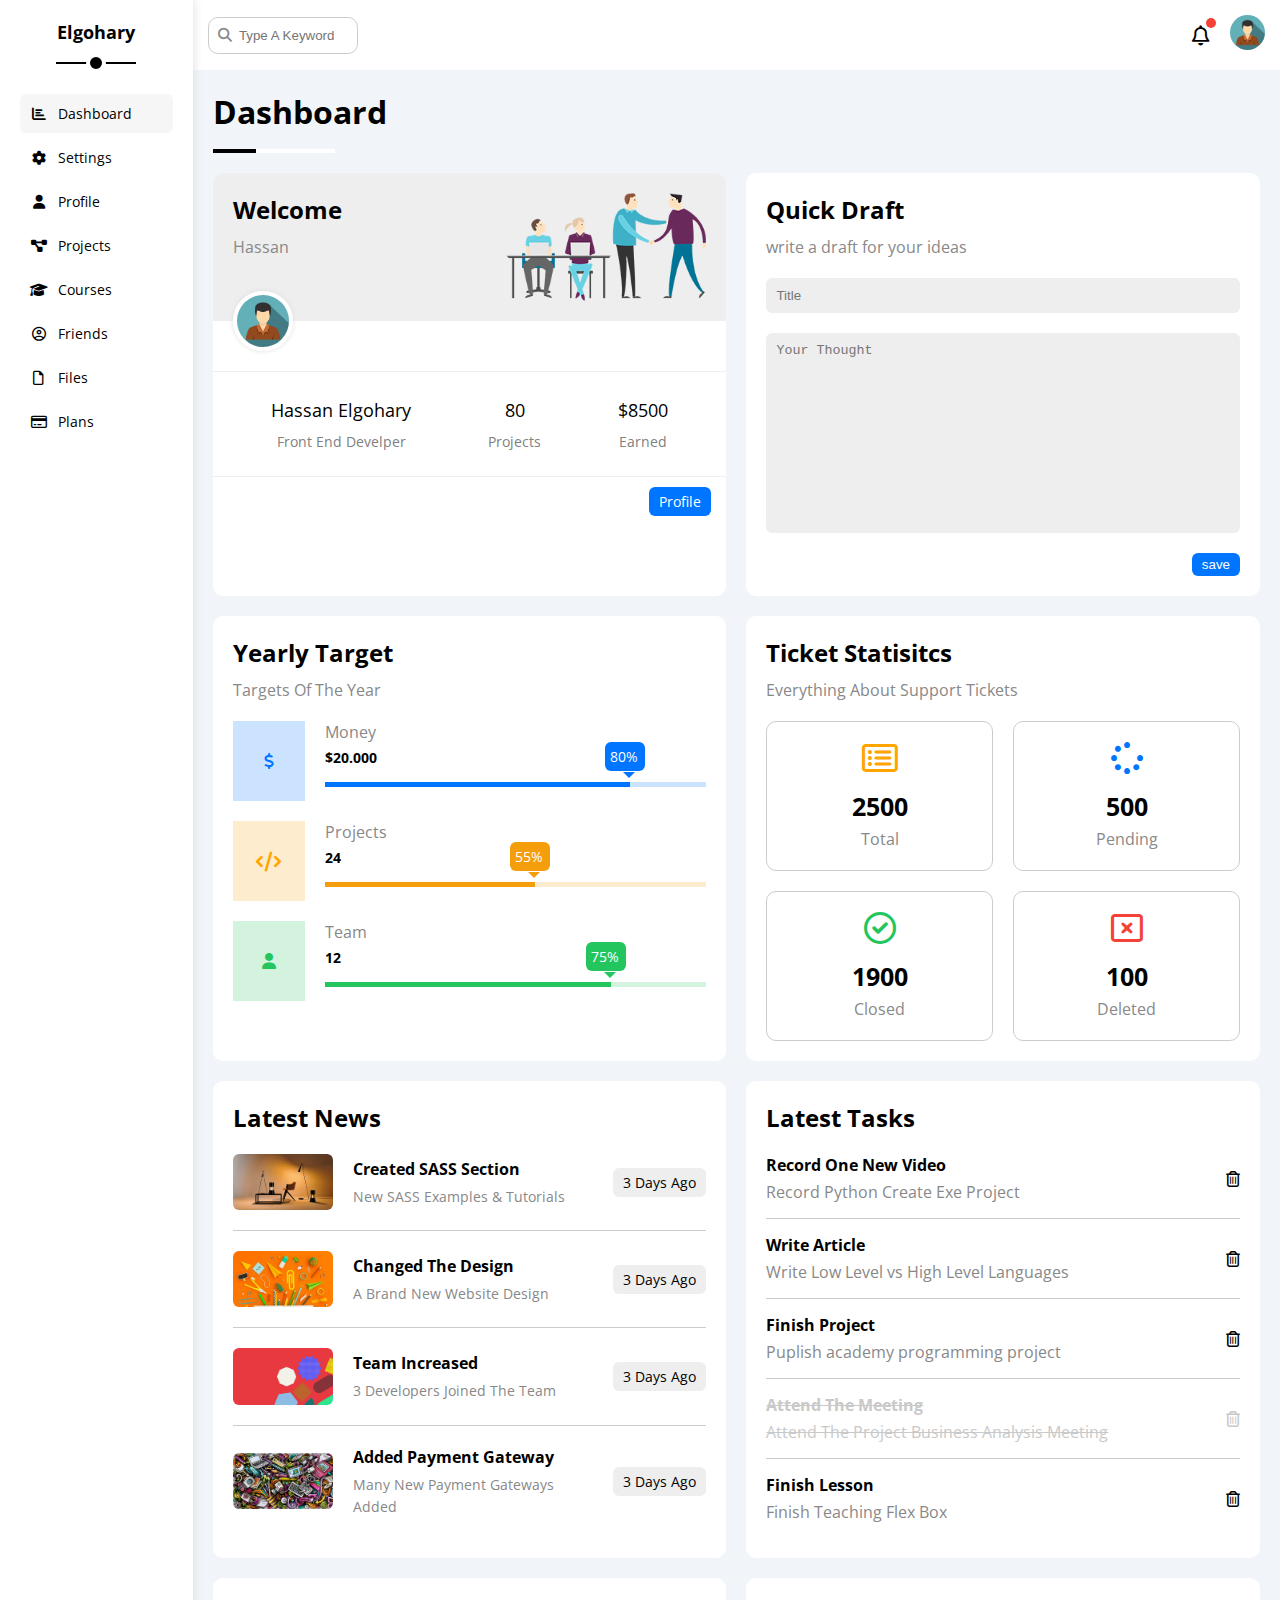
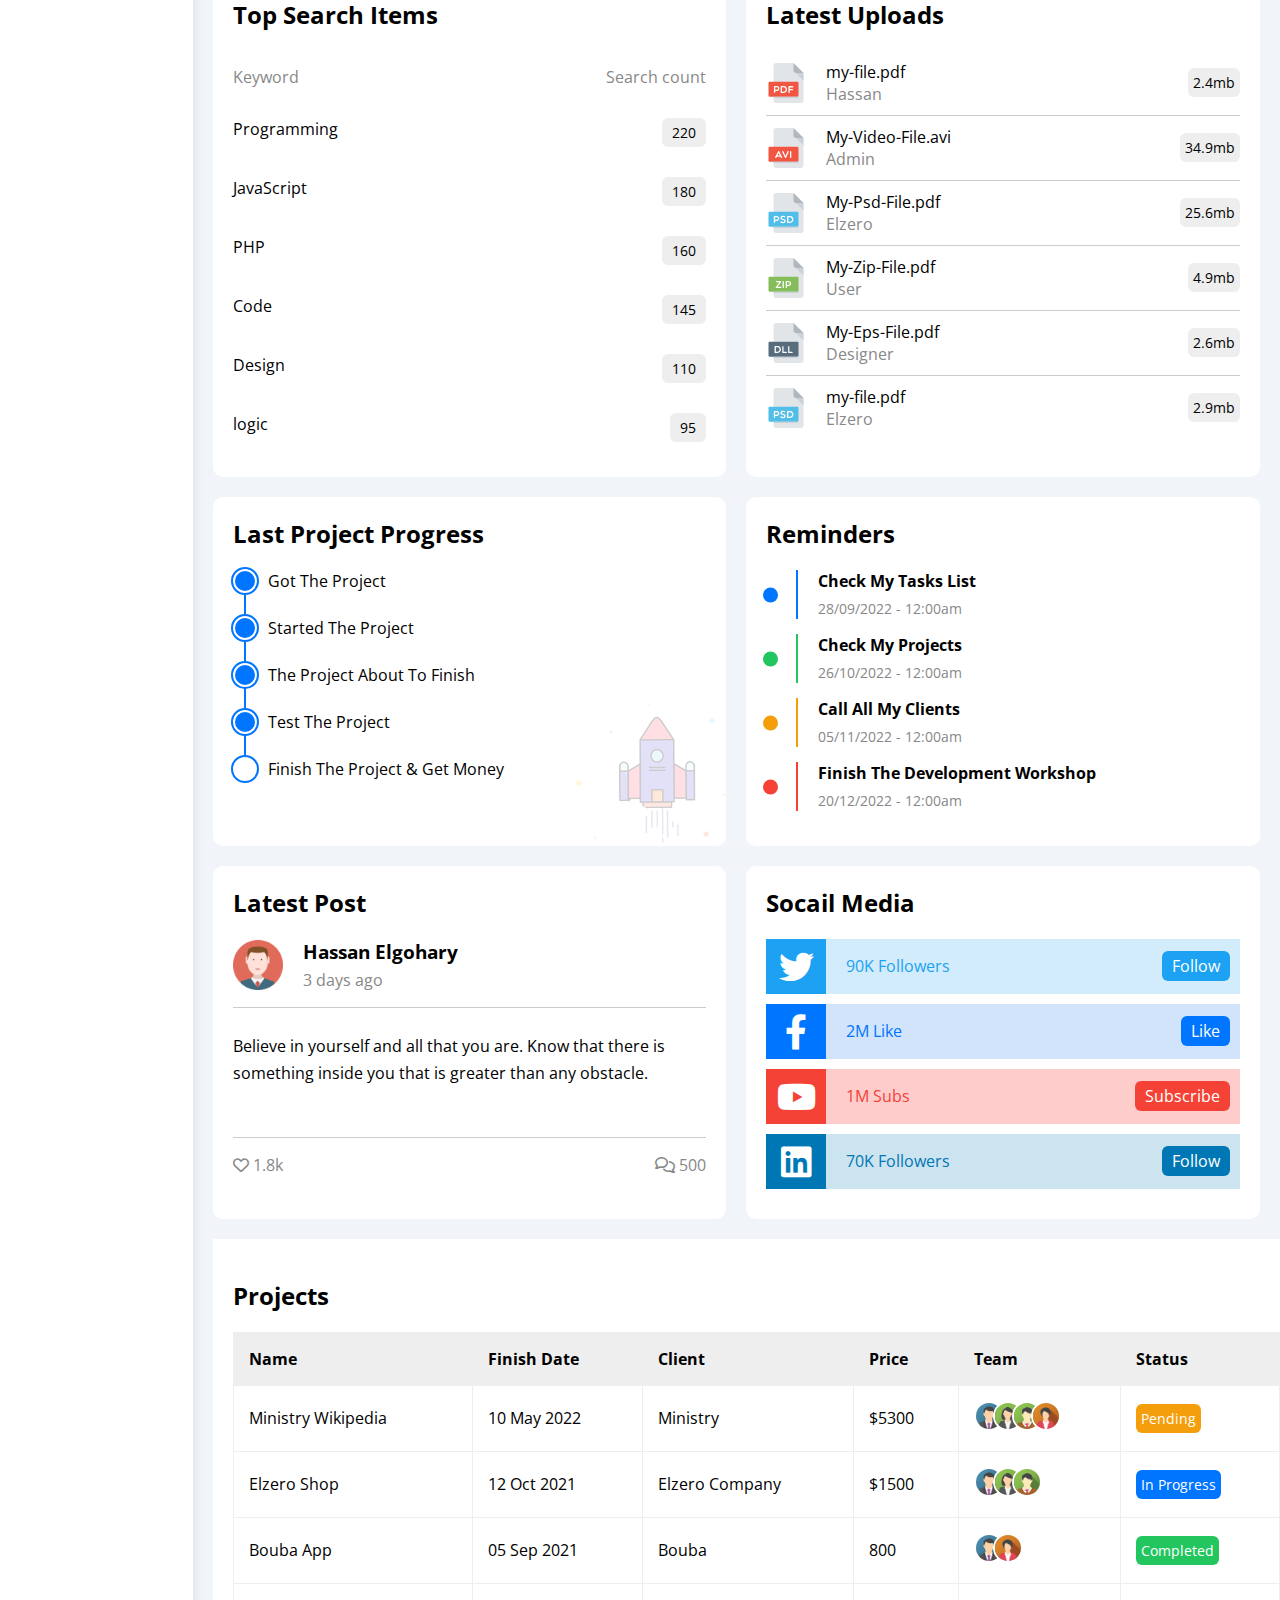
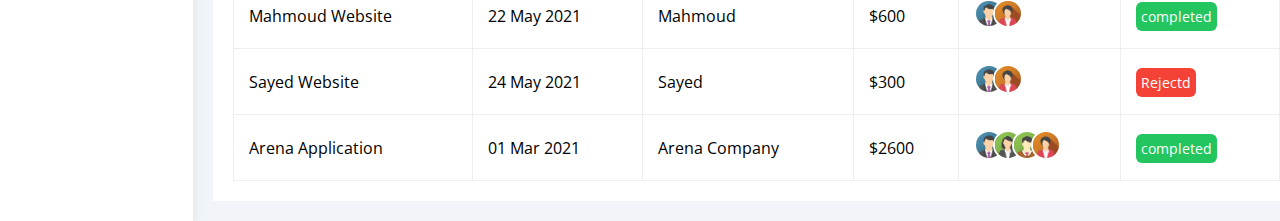
==== index.html @ 5fe82455 "first commit" ====
<!DOCTYPE html>
<html lang="en">
  <head>
    <meta charset="UTF-8" />
    <meta http-equiv="X-UA-Compatible" content="IE=edge" />
    <meta name="viewport" content="width=device-width, initial-scale=1.0" />

    <!-- adding the frame work  -->
    <link rel="stylesheet" href="css/framework.css" />
    <!-- adding the main css sheet  -->
    <link rel="stylesheet" href="css/master.css" />
    <!-- font awesome  -->
    <link rel="stylesheet" href="css/all.min.css" />

    <!-- googlee fonts  -->

    <link rel="preconnect" href="https://fonts.googleapis.com" />
    <link rel="preconnect" href="https://fonts.gstatic.com" crossorigin />
    <link
      href="https://fonts.googleapis.com/css2?family=Open+Sans:wght@300;500&#038;display=swap"
      rel="stylesheet"
    />
    <title>Dashboard</title>
  </head>
  <body>
    <div class="page d-flex">
      <div class="sidebar bg-white p-relative">
        <h3 class="p-relative text-c mt-0">Elgohary</h3>
        <ul>
          <li>
            <a
              href="index.html"
              class="active d-flex align-center fs-14 c-black rad-6 p-10 gap-10"
            >
              <i class="fa-solid fa-chart-bar fa-fw"></i>
              <span>Dashboard</span>
            </a>
          </li>
          <li>
            <a
              href="#settings"
              class="d-flex align-center fs-14 c-black rad-6 p-10 gap-10"
            >
              <i class="fa-solid fa-gear fa-fw"></i> <span>Settings</span>
            </a>
          </li>
          <li>
            <a
              href="#user"
              class="d-flex align-center fs-14 c-black rad-6 p-10 gap-10"
            >
              <i class="fa-solid fa-user fa-fw"></i>
              <span>Profile</span>
            </a>
          </li>
          <li>
            <a
              href="#project"
              class="d-flex align-center fs-14 c-black rad-6 p-10 gap-10"
            >
              <i class="fa-solid fa-diagram-project fa-fw"></i>
              <span>Projects</span>
            </a>
          </li>
          <li>
            <a
              href="courses"
              class="d-flex align-center fs-14 c-black rad-6 p-10 gap-10"
            >
              <i class="fa-solid fa-graduation-cap fa-fw"></i>
              <span>Courses</span>
            </a>
          </li>
          <li>
            <a
              href="#friends"
              class="d-flex align-center fs-14 c-black rad-6 p-10 gap-10"
            >
              <i class="fa-regular fa-circle-user fa-fw"></i>
              <span>Friends</span>
            </a>
          </li>
          <li>
            <a
              href="#files"
              class="d-flex align-center fs-14 c-black rad-6 p-10 gap-10"
            >
              <i class="fa-regular fa-file fa-fw"></i> <span>Files</span>
            </a>
          </li>
          <li>
            <a
              href="#plans"
              class="d-flex align-center fs-14 c-black rad-6 p-10 gap-10"
            >
              <i class="fa-regular fa-credit-card fa-fw"></i>
              <span>Plans</span>
            </a>
          </li>
        </ul>
      </div>
      <div class="content w-full">
        <!-- start head  -->
        <div class="head bg-white p-15 between-flex">
          <div class="search p-relative">
            <input
              type="search"
              placeholder="Type A Keyword"
              class="p-10 rad-10 b-none"
            />
          </div>
          <div class="icons d-flex align-center gap-20">
            <span class="notifigation p-relative"
              ><i class="fa-regular fa-bell fa-lg"></i>
            </span>

            <a href="profile.html"
              ><img class="rad-50" src="imgs/avatar.jpg" alt=""
            /></a>
          </div>
        </div>

        <!-- end head  -->
        <h1 class="p-relative">Dashboard</h1>
        <!-- start wrabber  -->
        <div class="wrabber d-grid gap-20">
          <!-- start welcome -->
          <div
            class="welcome p-relative bg-white rad-10 text-c-mobile block-mobile"
          >
            <div class="intro p-20 d-flex space-between">
              <div class="head-and-name">
                <h2 class="p-0 mt-0">Welcome</h2>
                <span>Hassan</span>
              </div>
              <img src="imgs/welcome.png" alt="" />
            </div>
            <div class="info bg-white p-relative">
              <img class="p-absolute rad-50" src="imgs/avatar.jpg" alt="" />
              <div class="details p-relative around-flex">
                <div class="box text-c">
                  Hassan Elgohary <span>Front End Develper</span>
                </div>
                <div class="box text-c">
                  80
                  <span>Projects</span>
                </div>
                <div class="box text-c">
                  $8500
                  <span>Earned</span>
                </div>
                <a class="rad-6 p-absolute fs-14" href="profile.html"
                  >Profile</a
                >
              </div>
            </div>
          </div>
          <!-- end welcome -->
          <!-- start quick draft  -->
          <div class="quick-draft bg-white p-20 rad-10 d-flex column">
            <h2 class="mt-0 mb-10">Quick Draft</h2>
            <span class="d-block mb-20">write a draft for your ideas</span>
            <form class="d-flex gap-20 column" action="">
              <input
                class="w-full p-10 rad-6 b-none line-none bg-eee"
                type="text"
                placeholder="Title"
              />
              <textarea
                class="w-full p-10 rad-6 b-none line-none bg-eee"
                name=""
                id=""
                cols="30"
                rows=""
                placeholder="Your Thought"
              ></textarea>
              <input type="submit" class="button-1x c-white" value="save" />
            </form>
          </div>
          <!-- end quick draft  -->
          <!-- start Yearly target  -->
          <div class="yearly-target d-flex column gap-10 bg-white p-20">
            <h2 class="m-0">Yearly Target</h2>
            <span>Targets Of The Year </span>
            <div class="box d-flex gap-20 mt-10">
              <div class="icon p-20 d-flex justify-center align-center">
                <i class="fa-solid fa-dollar-sign"></i>
              </div>
              <div class="info d-flex column gap-5 w-full">
                <span class="d-block">Money</span>
                <span class="amount fw-bold fs-14">$20.000</span>
                <div class="range w-full mt-10">
                  <span
                    class="d-block h-full p-relative"
                    style="width: 80%"
                    data-progress="80%"
                  ></span>
                </div>
              </div>
            </div>
            <div class="box d-flex gap-20 mt-10">
              <div class="icon p-20 d-flex justify-center align-center">
                <i class="fa-solid fa-code fa-lg c-orange"></i>
              </div>
              <div class="info d-flex column gap-5 w-full">
                <span class="d-block">Projects</span>
                <span class="amount fs-14 fw-bold">24</span>
                <div class="range w-full mt-10">
                  <span
                    class="d-block h-full p-relative"
                    style="width: 55%"
                    data-progress="55%"
                  ></span>
                </div>
              </div>
            </div>
            <div class="box d-flex gap-20 mt-10">
              <div class="icon p-20 d-flex justify-center align-center">
                <i class="fa-solid fa-user"></i>
              </div>
              <div class="info d-flex column gap-5 w-full">
                <span class="d-block">Team</span>
                <span class="amount fs-14 fw-bold">12</span>
                <div class="range w-full mt-10">
                  <span
                    class="d-block h-full p-relative"
                    style="width: 75%"
                    data-progress="75%"
                  ></span>
                </div>
              </div>
            </div>
          </div>
          <!-- end Yearly target  -->
          <!-- start ticket statics  -->
          <div class="ticket-statistics bg-white p-20">
            <h2 class="mt-0 mb-10">Ticket Statisitcs</h2>
            <span class="c-gray mb-20 d-block"
              >Everything About Support Tickets
            </span>
            <div class="boxs d-grid gap-20">
              <div class="box d-flex column align-center rad-10 p-20 gap-5">
                <i
                  class="fa-regular fa-rectangle-list fa-2x mb-10 c-orange"
                ></i>
                <span class="amount fw-bold">2500</span>
                <span class="c-gray">Total</span>
              </div>
              <div class="box d-flex column align-center rad-10 p-20 gap-5">
                <i class="fa-solid fa-spinner fa-2x mb-10 c-blue"></i>
                <span class="amount fw-bold">500</span>
                <span class="c-gray">Pending</span>
              </div>
              <div class="box d-flex column align-center rad-10 p-20 gap-5">
                <i class="fa-regular fa-circle-check fa-2x mb-10 c-green"></i>
                <span class="amount fw-bold">1900</span>
                <span class="c-gray">Closed</span>
              </div>
              <div class="box d-flex column align-center rad-10 p-20 gap-5">
                <i class="fa-regular fa-rectangle-xmark fa-2x mb-10 c-red"></i>
                <span class="amount fw-bold">100</span>
                <span class="c-gray">Deleted</span>
              </div>
            </div>
          </div>
          <!-- end ticket statics  -->
          <!-- start latest news  -->
          <div class="latest-news bg-white p-20 text-c-mobile">
            <h2 class="mt-0 mb-0 m-auto">Latest News</h2>
            <div class="box d-flex align-center gap-20 mb-20 mt-20">
              <img class="rad-6" src="imgs/news-01.png" alt="" />
              <div class="info flex-1">
                <h3 class="mb-5 mt-0 fs-16">Created SASS Section</h3>
                <span class="c-gray fs-14">New SASS Examples & Tutorials</span>
              </div>
              <span class="">3 Days Ago</span>
            </div>
            <div class="box d-flex align-center gap-20 mb-20 mt-20">
              <img class="rad-6" src="imgs/news-02.png" alt="" />
              <div class="info flex-1">
                <h3 class="mb-5 mt-0 fs-16">Changed The Design</h3>
                <span class="c-gray fs-14">A Brand New Website Design</span>
              </div>
              <span class="">3 Days Ago</span>
            </div>
            <div class="box d-flex align-center gap-20 mb-20 mt-20">
              <img class="rad-6" src="imgs/news-03.png" alt="" />
              <div class="info flex-1">
                <h3 class="mb-5 mt-0 fs-16">Team Increased</h3>
                <span class="c-gray fs-14">3 Developers Joined The Team</span>
              </div>
              <span class="">3 Days Ago</span>
            </div>
            <div class="box d-flex align-center gap-20 mb-20 mt-20">
              <img class="rad-6" src="imgs/news-04.png" alt="" />
              <div class="info flex-1">
                <h3 class="mb-5 mt-0 fs-16">Added Payment Gateway</h3>
                <span class="c-gray fs-14"
                  >Many New Payment Gateways Added
                </span>
              </div>
              <span class="">3 Days Ago</span>
            </div>
          </div>
          <!-- end latest news  -->
          <!-- start lastest tasks  -->

          <div class="latest-tasks bg-white p-20">
            <h2 class="mt-0 mb-20">Latest Tasks</h2>
            <div class="box d-flex gap-20 mt-15 between-flex">
              <div class="flex-1 mt-0">
                <h3 class="mt-0 mb-5 fs-16">Record One New Video</h3>
                <span class="c-gray fs-16"
                  >Record Python Create Exe Project
                </span>
              </div>
              <i class="fa-regular fa-trash-can delete"></i>
            </div>
            <div class="box d-flex gap-20 mt-15 between-flex">
              <div class="flex-1 mt-0">
                <h3 class="mt-0 mb-5 fs-16">Write Article</h3>
                <span class="c-gray fs-16"
                  >Write Low Level vs High Level Languages
                </span>
              </div>
              <i class="fa-regular fa-trash-can delete"></i>
            </div>
            <div class="box d-flex gap-20 mt-15 between-flex">
              <div class="flex-1 mt-0">
                <h3 class="mt-0 mb-5 fs-16">Finish Project</h3>
                <span class="c-gray fs-16"
                  >Puplish academy programming project
                </span>
              </div>
              <i class="fa-regular fa-trash-can delete"></i>
            </div>
            <div class="box deleted d-flex gap-20 mt-15 between-flex">
              <div class="flex-1 mt-0">
                <h3 class="mt-0 mb-5 fs-16">Attend The Meeting</h3>
                <span class="c-gray fs-16"
                  >Attend The Project Business Analysis Meeting
                </span>
              </div>
              <i class="fa-regular fa-trash-can delete"></i>
            </div>
            <div class="box d-flex gap-20 mt-15 between-flex">
              <div class="flex-1 mt-0">
                <h3 class="mt-0 mb-5 fs-16">Finish Lesson</h3>
                <span class="c-gray fs-16">Finish Teaching Flex Box </span>
              </div>
              <i class="fa-regular fa-trash-can delete"></i>
            </div>
          </div>

          <!-- end lastest tasks  -->
          <!-- start top search  -->
          <div class="top-search bg-white p-20">
            <h2 class="mt-0 mb-20">Top Search Items</h2>
            <div class="head c-gray d-flex space-between">
              <span>Keyword</span>
              <span>Search count</span>
            </div>
            <div class="box d-flex space-between">
              <span>Programming</span>
              <span>220</span>
            </div>
            <div class="box d-flex space-between">
              <span>JavaScript</span>
              <span>180</span>
            </div>
            <div class="box d-flex space-between">
              <span>PHP</span>
              <span>160</span>
            </div>
            <div class="box d-flex space-between">
              <span>Code</span>
              <span>145</span>
            </div>
            <div class="box d-flex space-between">
              <span>Design</span>
              <span>110</span>
            </div>
            <div class="box d-flex space-between">
              <span>logic</span>
              <span>95</span>
            </div>
          </div>
          <!-- end top search  -->
          <!-- start last uploads  -->
          <div class="latest-uploads bg-white p-20">
            <h2 class="mt-0">Latest Uploads</h2>
            <div class="box d-flex space-between gap-20">
              <img src="imgs/pdf.svg" alt="" />
              <div class="info flex-1">
                <span class="d-block">my-file.pdf</span>
                <span class="c-gray">Hassan</span>
              </div>
              <span>2.4mb</span>
            </div>
            <div class="box d-flex space-between gap-20">
              <img src="imgs/avi.svg" alt="" />
              <div class="info flex-1">
                <span class="d-block">My-Video-File.avi</span>
                <span class="c-gray">Admin</span>
              </div>
              <span>34.9mb</span>
            </div>
            <div class="box d-flex space-between gap-20">
              <img src="imgs/psd.svg" alt="" />
              <div class="info flex-1">
                <span class="d-block">My-Psd-File.pdf</span>
                <span class="c-gray">Elzero</span>
              </div>
              <span>25.6mb</span>
            </div>
            <div class="box d-flex space-between gap-20">
              <img src="imgs/zip.svg" alt="" />
              <div class="info flex-1">
                <span class="d-block">My-Zip-File.pdf</span>
                <span class="c-gray">User</span>
              </div>
              <span>4.9mb</span>
            </div>
            <div class="box d-flex space-between gap-20">
              <img src="imgs/dll.svg" alt="" />
              <div class="info flex-1">
                <span class="d-block">My-Eps-File.pdf</span>
                <span class="c-gray">Designer</span>
              </div>
              <span>2.6mb</span>
            </div>
            <div class="box d-flex space-between gap-20">
              <img src="imgs/psd.svg" alt="" />
              <div class="info flex-1">
                <span class="d-block">my-file.pdf</span>
                <span class="c-gray">Elzero</span>
              </div>
              <span>2.9mb</span>
            </div>
          </div>

          <!-- end last uploads  -->
          <!-- start last project progress  -->
          <div class="project-prog bg-white p-20 p-relative">
            <h2 class="mt-0 mb-20">Last Project Progress</h2>
            <ul class="d-flex column gap-25 justify-start">
              <li>Got The Project</li>
              <li>Started The Project</li>
              <li>The Project About To Finish</li>
              <li class="still">Test The Project</li>
              <li>Finish The Project & Get Money</li>
            </ul>
            <img class="d-none-mobile" src="imgs/project.png" alt="" />
          </div>
          <!-- end last project progress  -->
          <!-- start remidners  -->
          <div class="reminders bg-white p-20">
            <h2 class="mt-0 mb-20">Reminders</h2>
            <div class="box blue ml-30 pl-20 mb-15 p-relative">
              <h3 class="mt-0 mb-5 fs-16">Check My Tasks List</h3>
              <span class="fs-14 c-gray">28/09/2022 - 12:00am </span>
            </div>
            <div class="box green ml-30 pl-20 mb-15 p-relative">
              <h3 class="mt-0 mb-5 fs-16">Check My Projects</h3>
              <span class="fs-14 c-gray">26/10/2022 - 12:00am</span>
            </div>
            <div class="box orange ml-30 pl-20 mb-15 p-relative">
              <h3 class="mt-0 mb-5 fs-16">Call All My Clients</h3>
              <span class="fs-14 c-gray">05/11/2022 - 12:00am </span>
            </div>
            <div class="box red ml-30 pl-20 mb-15 p-relative">
              <h3 class="mt-0 mb-5 fs-16">Finish The Development Workshop</h3>
              <span class="fs-14 c-gray">20/12/2022 - 12:00am </span>
            </div>
          </div>
          <!-- end remidners  -->
          <!-- start post  -->
          <div class="post bg-white p-20">
            <h2 class="mt-0 mb-25">Latest Post</h2>
            <div class="box d-flex align-center gap-20">
              <img src="imgs/avatar.png" alt="" />
              <div class="info flex-1">
                <h3 class="mt-0 mb-5">Hassan Elgohary</h3>
                <span class="c-gray">3 days ago</span>
              </div>
            </div>
            <p class="line-2 text-c-mobile">
              Believe in yourself and all that you are. Know that there is
              something inside you that is greater than any obstacle.
            </p>
            <div class="interactions d-flex space-between">
              <div class="likes c-gray">
                <i class="fa-regular fa-heart"></i>
                <span>1.8k</span>
              </div>
              <div class="comments c-gray">
                <i class="fa-regular fa-comments"></i>
                <span>500</span>
              </div>
            </div>
          </div>
          <!-- end post  -->
          <!-- start social media accounts  -->
          <div class="social-media bg-white p-20">
            <h2 class="mt-0 mb-25">Socail Media</h2>
            <div class="box d-flex gap-20 between-flex pr-10 mb-10 twitter">
              <div class="icon p-10">
                <i
                  class="fa-brands fa-twitter justify-center fs-35 c-white"
                ></i>
              </div>
              <span class="flex-1">90K Followers</span>
              <a class="button-1x" href="">Follow</a>
            </div>
            <div class="box d-flex gap-20 between-flex pr-10 mb-10 face-book">
              <div class="icon p-10">
                <i class="fa-brands fa-facebook-f fs-35 c-white"></i>
              </div>
              <span class="flex-1">2M Like</span>
              <a class="button-1x" href="">Like</a>
            </div>
            <div class="box d-flex gap-20 between-flex pr-10 mb-10 you-tube">
              <div class="icon p-10">
                <i class="fa-brands fa-youtube fs-35 c-white"></i>
              </div>
              <span class="flex-1">1M Subs</span>
              <a class="button-1x" href="">Subscribe</a>
            </div>
            <div class="box d-flex gap-20 between-flex pr-10 mb-10 linked-in">
              <div class="icon p-10">
                <i class="fa-brands fa-linkedin fs-35 c-white"></i>
              </div>
              <span class="flex-1">70K Followers</span>
              <a class="button-1x" href="">Follow</a>
            </div>
          </div>
          <!-- end social media accounts  -->
        </div>
        <!-- start wrabber  -->
        <div class="projects m-20 p-20 bg-white">
          <h2>Projects</h2>
          <div class="responisve-table">
            <table class="w-full text-l">
              <thead class="fw-bold">
                <tr class="bg-eee">
                  <td>Name</td>
                  <td>Finish Date</td>
                  <td>Client</td>
                  <td>Price</td>
                  <td>Team</td>
                  <td>Status</td>
                </tr>
              </thead>
              <tbody class="">
                <tr class="">
                  <td>Ministry Wikipedia</td>
                  <td>10 May 2022</td>
                  <td>Ministry</td>
                  <td>$5300</td>
                  <td class="team">
                    <img src="imgs/team-01.png" alt="" />
                    <img src="imgs/team-02.png" alt="" />
                    <img src="imgs/team-03.png" alt="" />
                    <img src="imgs/team-04.png" alt="" />
                  </td>
                  <td><span class="Pending"> Pending </span></td>
                </tr>
                <tr class="">
                  <td>Elzero Shop</td>
                  <td>12 Oct 2021</td>
                  <td>Elzero Company</td>
                  <td>$1500</td>
                  <td class="team">
                    <img src="imgs/team-01.png" alt="" />
                    <img src="imgs/team-02.png" alt="" />
                    <img src="imgs/team-03.png" alt="" />
                  </td>
                  <td><span class="inprogress"> In Progress </span></td>
                </tr>
                <tr class="">
                  <td>Bouba App</td>
                  <td>05 Sep 2021</td>
                  <td>Bouba</td>
                  <td>800</td>
                  <td class="team">
                    <img src="imgs/team-01.png" alt="" />
                    <img src="imgs/team-04.png" alt="" />
                  </td>
                  <td><span class="completed"> Completed </span></td>
                </tr>
                <tr class="">
                  <td>Mahmoud Website</td>
                  <td>22 May 2021</td>
                  <td>Mahmoud</td>
                  <td>$600</td>
                  <td class="team">
                    <img src="imgs/team-01.png" alt="" />
                    <img src="imgs/team-04.png" alt="" />
                  </td>
                  <td><span class="completed"> completed </span></td>
                </tr>
                <tr class="">
                  <td>Sayed Website</td>
                  <td>24 May 2021</td>
                  <td>Sayed</td>
                  <td>$300</td>
                  <td class="team">
                    <img src="imgs/team-01.png" alt="" />
                    <img src="imgs/team-04.png" alt="" />
                  </td>
                  <td><span class="rejected"> Rejectd </span></td>
                </tr>
                <tr class="">
                  <td>Arena Application</td>
                  <td>01 Mar 2021</td>
                  <td>Arena Company</td>
                  <td>$2600</td>
                  <td class="team">
                    <img src="imgs/team-01.png" alt="" />
                    <img src="imgs/team-02.png" alt="" />
                    <img src="imgs/team-03.png" alt="" />
                    <img src="imgs/team-04.png" alt="" />
                  </td>
                  <td><span class="completed"> completed </span></td>
                </tr>
              </tbody>
            </table>
          </div>
        </div>
      </div>
    </div>
  </body>
</html>
---- css/framework.css ----
/* start box  */
.d-flex {
  display: flex;
}
.column {
  flex-direction: column;
}
@media (max-width: 767px) {
  .column-moblie {
    flex-direction: column;
  }
}

.align-center {
  align-items: center;
}
.justify-center {
  justify-content: center;
}
.justify-start {
  justify-content: flex-start;
}
.space-between {
  justify-content: space-between;
}
.space-around {
  justify-content: space-around;
}
.gap-5 {
  gap: 5px;
}
.gap-10 {
  gap: 10px;
}
.gap-20 {
  gap: 20px;
}
.gap-25 {
  gap: 25px;
}
.d-grid {
  display: grid;
}
.d-block {
  display: block;
}
.flex-1 {
  flex: 1;
}
@media (max-width: 767px) {
  .block-mobile {
    display: block;
  }
}
/* end box  */

/* start padding + margin  */
.p-0 {
  padding: 0;
}
.p-20 {
  padding: 20px;
}
.p-10 {
  padding: 10px;
}
.p-5 {
  padding: 5px;
}
.p-15 {
  padding: 15px;
}
.pl-5 {
  padding-left: 5px;
}
.pl-10 {
  padding-left: 10x;
}
.pl-15 {
  padding-left: 15px;
}
.pl-20 {
  padding-left: 20px;
}
.pl-25 {
  padding-left: 25px;
}
.pb-5 {
  padding-bottom: 5px;
}
.pb-10 {
  padding-bottom: 10px;
}
.pb-15 {
  padding-bottom: 15px;
}
.pb-20 {
  padding-bottom: 20px;
}
.pb-25 {
  padding-bottom: 25px;
}
.pr-5 {
  padding-right: 5px;
}
.pr-10 {
  padding-right: 10px;
}
.pr-15 {
  padding-right: 15px;
}
.pr-20 {
  padding-right: 20px;
}
.pr-25 {
  padding-right: 25px;
}
.m-20 {
  margin: 20px;
}
.m-0 {
  margin: 0;
}
.mt-0 {
  margin-top: 0;
}
.mt-10 {
  margin-top: 10px;
}
.mt-15 {
  margin-top: 15px;
}
.mt-20 {
  margin-top: 20px;
}
.ml-10 {
  margin-left: 10px;
}
.ml-15 {
  margin-left: 15px;
}
.ml-20 {
  margin-left: 20px;
}
.ml-25 {
  margin-left: 25px;
}
.ml-30 {
  margin-left: 30px;
}
.m-auto {
  margin-left: auto;
  margin-right: auto;
}
.mb-10 {
  margin-bottom: 10px;
}
.mb-20 {
  margin-bottom: 20px;
}
.mb-15 {
  margin-bottom: 15px;
}
.mb-0 {
  margin-bottom: 0;
}
.mb-5 {
  margin-bottom: 5px;
}
/* end padding + margin  */
/* start color  */
.bg-white {
  background-color: white;
}
.bg-eee {
  background-color: #eee;
}
.c-black {
  color: black;
}
.c-white {
  color: white;
}
.c-gray {
  color: #888;
}
.c-orange {
  color: orange;
}
.c-blue {
  color: rgb(0, 117, 255);
}
.c-green {
  color: rgb(34, 197, 94);
}
.c-red {
  color: rgb(244, 67, 54);
}
/* end color  */
/* start position  */
.p-relative {
  position: relative;
}
.p-absolute {
  position: absolute;
}
/* start position  */
/* start font  */
.text-c {
  text-align: center;
}
.text-l {
  text-align: left;
}
.text-r {
  text-align: right;
}
@media (max-width: 767px) {
  .text-c-mobile {
    text-align: center;
  }
}
@media (max-width: 767px) {
  .d-none-mobile {
    display: none;
  }
}
.fs-14 {
  font-size: 14px;
}
.fs-16 {
  font-size: 16px;
}
.fs-18 {
  font-size: 18px;
}
.fs-20 {
  font-size: 20px;
}
.fs-25 {
  font-size: 25px;
}
.fs-30 {
  font-size: 30px;
}
.fs-35 {
  font-size: 35px;
}
.fs-40 {
  font-size: 40px;
}
.fs-45 {
  font-size: 45px;
}
.fw-bold {
  font-weight: bold;
}
/* end font  */
/* start border  */
.rad-6 {
  border-radius: 6px;
  -webkit-border-radius: 6px;
  -moz-border-radius: 6px;
  -ms-border-radius: 6px;
  -o-border-radius: 6px;
}
.rad-10 {
  border-radius: 10px;
  -webkit-border-radius: 10px;
  -moz-border-radius: 10px;
  -ms-border-radius: 10px;
  -o-border-radius: 10px;
}
.rad-50 {
  border-radius: 50%;
  -webkit-border-radius: 50%;
  -moz-border-radius: 50%;
  -ms-border-radius: 50%;
  -o-border-radius: 50%;
}
.b-none {
  border: 0;
}
.line-none {
  outline: none;
}
.line-5 {
  line-height: 1.5;
}
.line-7 {
  line-height: 1.7;
}
.line-2 {
  line-height: 1.7;
}
/* end border  */
/* start widht and height   */
.w-full {
  width: 100%;
}
@media (max-width: 767px) {
  .w-full-mobile {
    width: 100%;
  }
}
.h-full {
  height: 100%;
}
/* start widht and height   */
/* start components  */
.between-flex {
  display: flex;
  align-items: center;
  justify-content: space-between;
}
.around-flex {
  display: flex;
  align-items: center;
  justify-content: space-around;
}
.center-flex {
  display: flex;
  align-items: center;
  justify-content: center;
}
.button-1x {
  padding: 4px 10px;
  border-radius: 6px;
  -webkit-border-radius: 6px;
  -moz-border-radius: 6px;
  -ms-border-radius: 6px;
  -o-border-radius: 6px;
  border: 0;
  outline: 0;
  transition: 0.3s;
  -webkit-transition: 0.3s;
  -moz-transition: 0.3s;
  -ms-transition: 0.3s;
  -o-transition: 0.3s;
  cursor: pointer;
  display: block;
  width: fit-content;
}

/* end components  */
---- css/master.css ----
/* start global properites  */
* {
  box-sizing: border-box;
}
body {
  font-family: "Open Sans", sans-serif;
  margin: 0;
}
:root {
  --main-transition: 0.3s;
  --font-awesome: "Font Awesome 5 Free";
  --blue-color: #0075ff;
  --blue-alt-color: #0d69d5;
  --orange-color: #f59e0b;
  --green-color: #22c55e;
  --red-color: #f44336;
  --grey-color: #888;
}
*:focus {
  outline: none;
}
ul {
  list-style: none;
  padding: 0;
}
::-webkit-scrollbar {
  width: 15px;
}
::-webkit-scrollbar-thumb {
  background-color: var(--blue-color);
}
::-webkit-scrollbar-thumb:hover {
  background-color: var(--blue-alt-color);
}
::-webkit-scrollbar-track {
  background-color: white;
}
a {
  text-decoration: none;
}
.page {
  background-color: #f1f5f9;
  min-height: 100vh;
}
/* end global properites */
/* start side bar  */
.sidebar {
  padding: 20px 20px 20px 20px;
  font-size: 14px;
  width: 220px;
  box-shadow: 0 0 10px #ddd;
  position: relative;
}
.sidebar > h3 {
  margin-bottom: 50px;
  margin-left: auto;
  margin-right: auto;
  width: fit-content;
  font-size: 18px;
}
@media (min-width: 768px) {
  .sidebar > h3::before {
    content: "";
    position: absolute;
    background-color: black;
    width: 80px;
    height: 2px;
    bottom: -20px;
    left: 50%;
    transform: translateX(-50%);
    -webkit-transform: translateX(-50%);
    -moz-transform: translateX(-50%);
    -ms-transform: translateX(-50%);
    -o-transform: translateX(-50%);
  }
  .sidebar > h3::after {
    content: "";
    position: absolute;
    height: 12px;
    width: 12px;
    border-radius: 50%;
    background-color: black;
    border: 4px solid white;
    bottom: -29px;
    left: 50%;
    transform: translateX(-50%);
    -webkit-transform: translateX(-50%);
    -moz-transform: translateX(-50%);
    -ms-transform: translateX(-50%);
    -o-transform: translateX(-50%);
    -webkit-border-radius: 50%;
    -moz-border-radius: 50%;
    -ms-border-radius: 50%;
    -o-border-radius: 50%;
  }
}
.sidebar > h3:hover::after {
  animation: head-move-ball 1s linear;
  -webkit-animation: head-move-ball 1s linear;
}
.sidebar .active {
  background-color: rgb(246, 246, 246);
}
.sidebar li {
  margin-bottom: 5px;
}
.sidebar a {
  padding: 10px !important;
  transition: var(--main-transition);
  -webkit-transition: var(--main-transition);
  -moz-transition: var(--main-transition);
  -ms-transition: var(--main-transition);
  -o-transition: var(--main-transition);
}
.sidebar a:hover {
  background-color: rgb(246, 246, 246);
}
@media (max-width: 767px) {
  .sidebar {
    width: 62px;
    padding: 10px;
  }
  .sidebar span {
    display: none;
  }
  .sidebar h3 {
    font-size: 12px;
    padding: 0;
    margin-left: 0;
    margin-bottom: 15px;
    position: relative;
    left: -5px;
  }
}
/* end side bar  */
/* start head  */
.head .search::before {
  content: "\f002";
  font-family: var(--font-awesome);
  font-weight: 900;
  position: absolute;
  left: 10px;
  top: 50%;
  transform: translateY(-50%);
  -webkit-transform: translateY(-50%);
  -moz-transform: translateY(-50%);
  -ms-transform: translateY(-50%);
  -o-transform: translateY(-50%);
  font-size: 14px;
  color: var(--grey-color);
}
.head .search input {
  border: 1px solid #ccc;
  padding-left: 30px;
  width: 150px;
  transition: var(--main-transition);
  -webkit-transition: var(--main-transition);
  -moz-transition: var(--main-transition);
  -ms-transition: var(--main-transition);
  -o-transition: var(--main-transition);
}
.head .search input:focus {
  width: 200px;
}
.head .search input::placeholder {
  transition: var(--main-transition);
  -webkit-transition: var(--main-transition);
  -moz-transition: var(--main-transition);
  -ms-transition: var(--main-transition);
  -o-transition: var(--main-transition);
}
.head .search input:focus::placeholder {
  opacity: 0;
}
.head img {
  width: 35px;
}
.head .notifigation::before {
  content: "";
  position: absolute;
  width: 10px;
  height: 10px;
  border-radius: 50%;
  -webkit-border-radius: 50%;
  -moz-border-radius: 50%;
  -ms-border-radius: 50%;
  -o-border-radius: 50%;
  background-color: rgb(244, 67, 54);
  top: -6px;
  right: -6px;
}
.head .notifigation:hover {
  animation: shake 0.3s infinite;
  -webkit-animation: shake 0.3s infinite;
  cursor: pointer;
}
/* start head  */
.page h1 {
  margin: 20px 20px 40px;
  width: fit-content;
}
.page h1::after {
  content: "";
  position: absolute;
  bottom: -20px;
  height: 4px;
  width: 70%;
  background-color: white;
  left: 0;
}
.page h1::before {
  content: "";
  position: absolute;
  bottom: -20px;
  height: 4px;
  width: 25%;
  background-color: black;
  left: 0;
  z-index: 1;
  transition: var(--main-transition);
  -webkit-transition: var(--main-transition);
  -moz-transition: var(--main-transition);
  -ms-transition: var(--main-transition);
  -o-transition: var(--main-transition);
}
.page h1:hover::before {
  width: 70%;
}
/* end head  */
/* start content  */
.content {
  overflow: hidden;
}
/* start wrabber  */
.wrabber {
  grid-template-columns: repeat(auto-fill, minmax(450px, 1fr));
  margin-left: 20px;
  margin-right: 20px;
}
@media (max-width: 767px) {
  .wrabber {
    grid-template-columns: minmax(200px, 1fr);
    margin-left: 10px;
    margin-right: 10px;
    gap: 10px;
  }
}
.wrabber > div {
  border-radius: 10px;
  -webkit-border-radius: 10px;
  -moz-border-radius: 10px;
  -ms-border-radius: 10px;
  -o-border-radius: 10px;
}

/* end wrabber  */
/* start welcome */
.welcome {
  display: flex;
  flex-direction: column;
  overflow: hidden;
}
.welcome .intro {
  background-color: rgb(238, 238, 238);
}
.welcome .intro h2 {
  margin-bottom: 10px;
}
.welcome .intro span {
  display: block;
  color: var(--grey-color);
}
.welcome .intro img {
  width: 200px;
}
@media (max-width: 767px) {
  .welcome .intro img {
    display: none;
  }
}
.welcome .info img {
  position: absolute;
  width: 60px;
  top: -30px;
  left: 20px;
  border: 4px solid white;
  box-shadow: 0 0 5px #ddd;
}
@media (max-width: 767px) {
  .welcome .info img {
    left: 50%;
    transform: translateX(-50%);
    -webkit-transform: translateX(-50%);
    -moz-transform: translateX(-50%);
    -ms-transform: translateX(-50%);
    -o-transform: translateX(-50%);
  }
}
.welcome .info {
  background-color: white;
}
.welcome .info .details {
  padding: 20px;
  margin: 50px 0;
  border-top: 1px solid #eee;
  border-bottom: 1px solid #eee;
}
@media (max-width: 767px) {
  .welcome .info .details {
    flex-direction: column;
    gap: 15px;
  }
}
.welcome .info .details .box {
  line-height: 2;
  font-size: 18px;
}
@media (max-width: 767px) {
  .welcome .info .details .box {
    line-height: 1.7;
  }
}
.welcome .info .details .box span {
  display: block;
  font-size: 14px;
  color: gray;
}
.welcome a {
  background-color: var(--blue-color);
  padding: 5px 10px;
  color: white;
  bottom: -40px;
  right: 15px;
  transition: var(--main-transition);
  -webkit-transition: var(--main-transition);
  -moz-transition: var(--main-transition);
  -ms-transition: var(--main-transition);
  -o-transition: var(--main-transition);
}
.welcome a:hover {
  background-color: var(--blue-alt-color);
}
/* end welcome */
/* start quick draft  */
.quick-draft span {
  color: var(--grey-color);
}

.quick-draft textarea {
  height: 200px;
  min-height: 180px;
  resize: none;
}
.quick-draft input[type="submit"] {
  align-self: flex-end;
  background-color: var(--blue-color);
}
.quick-draft input[type="submit"]:hover {
  background-color: var(--blue-alt-color);
}
/* end quick draft  */
/* start yearly target  */
.yearly-target span:not(.amount) {
  color: var(--grey-color);
}

.yearly-target .icon {
  background-color: rgb(204, 227, 255);
  width: 80px;
  height: 80px;
  color: var(--blue-color);
}
.range {
  height: 5px;
  background-color: rgb(204, 227, 255);
}
.range span {
  background-color: var(--blue-color);
}
.range span::before {
  content: attr(data-progress);
  position: absolute;
  background-color: var(--blue-color);
  border-radius: 6px;
  -webkit-border-radius: 6px;
  -moz-border-radius: 6px;
  -ms-border-radius: 6px;
  -o-border-radius: 6px;
  font-size: 14px;
  color: white;
  padding: 5px;
  top: -40px;
  right: -15px;
  width: 30px;
}
.range span::after {
  content: "";
  position: absolute;
  border: 6px solid var(--blue-color);
  border-color: var(--blue-color) transparent transparent transparent;
  top: -10px;
  right: -5px;
}
.yearly-target .box:nth-of-type(2) .icon,
.yearly-target .box:nth-of-type(2) .range {
  background-color: rgb(253, 236, 206);
  color: var(--orange-color);
}

.yearly-target .box:nth-of-type(2) .range span,
.yearly-target .box:nth-of-type(2) .range span::before {
  background-color: var(--orange-color);
}
.yearly-target .box:nth-of-type(2) .range span::after {
  border-top-color: var(--orange-color);
}
.yearly-target .box:nth-of-type(3) .icon,
.yearly-target .box:nth-of-type(3) .range {
  background-color: rgb(211, 243, 223);
  color: var(--green-color);
}

.yearly-target .box:nth-of-type(3) .range span,
.yearly-target .box:nth-of-type(3) .range span::before {
  background-color: var(--green-color);
}

.yearly-target .box:nth-of-type(3) .range span::after {
  border-top-color: var(--green-color);
}
/* end yearly target  */
/* start ticket statisitcs  */
.ticket-statistics .boxs {
  grid-template-columns: 1fr 1fr;
}
@media (max-width: 767px) {
  .ticket-statistics .boxs {
    grid-template-columns: 1fr;
  }
}
.ticket-statistics .boxs .box {
  border: 1px solid #ccc;
}
.ticket-statistics .boxs .box .amount {
  font-size: 25px;
}
/* end ticket statisitcs  */
/* start latest news  */

.latest-news img {
  width: 100px;
}
.latest-news .box {
  justify-content: space-between;
  padding-bottom: 20px;
}
@media (max-width: 767px) {
  .latest-news .box {
    flex-direction: column;
    gap: 10px;
  }
  .latest-news h2 {
    width: fit-content;
  }
}
.latest-news .box:not(:last-child) {
  border-bottom: 1px solid #ccc;
}
.latest-news .box:last-child {
  margin-bottom: 0;
  padding-bottom: 0;
}
.latest-news .box > span {
  background-color: rgb(238, 238, 238);
  border-radius: 6px;
  -webkit-border-radius: 6px;
  -moz-border-radius: 6px;
  -ms-border-radius: 6px;
  -o-border-radius: 6px;
  padding: 5px 10px;
  font-size: 14px;
}
/* end latst new  */
/* start latest tasks  */
.latest-tasks img {
  width: 50px;
}
.latest-tasks .box {
  padding-bottom: 15px;
}
.latest-tasks .box:not(:last-child) {
  border-bottom: 1px solid #ccc;
}
.latest-tasks .deleted h3,
.latest-tasks .deleted span,
.latest-tasks .deleted i {
  color: rgb(201, 201, 201);
  position: relative;
  width: fit-content;
}
.latest-tasks .deleted h3,
.latest-tasks .deleted span {
  text-decoration: line-through;
}

.latest-tasks .box i {
  transition: var(--main-transition);
  -webkit-transition: var(--main-transition);
  -moz-transition: var(--main-transition);
  -ms-transition: var(--main-transition);
  -o-transition: var(--main-transition);
}
.latest-tasks .box i:hover {
  color: var(--red-color);
  cursor: pointer;
}
.latest-tasks .deleted i:hover {
  color: rgb(252, 199, 195);
}
/* end latest tasks  */
/* start top-search  */
.top-search div {
  padding-top: 15px;
  padding-bottom: 15px;
}
.top-search .box span:nth-child(2) {
  background-color: rgb(238, 238, 238);
  display: block;
  padding: 5px 10px;
  font-size: 14px;
  border-radius: 6px;
  -webkit-border-radius: 6px;
  -moz-border-radius: 6px;
  -ms-border-radius: 6px;
  -o-border-radius: 6px;
}
/* end top-search  */
/* latest uploads  */
.latest-uploads img {
  width: 40px;
  margin: 0;
}
.latest-uploads .box {
  padding-top: 10px;
  padding-bottom: 10px;
  align-items: center;
}
.latest-uploads .box:not(:last-child) {
  border-bottom: 1px solid #ccc;
}
.latest-uploads .box > span {
  background-color: rgb(238, 238, 238);
  display: block;
  padding: 5px;
  font-size: 14px;
  border-radius: 6px;
  -webkit-border-radius: 6px;
  -moz-border-radius: 6px;
  -ms-border-radius: 6px;
  -o-border-radius: 6px;
}
/* latest uploads  */
/* start project prog */

.project-prog li {
  display: block;
  margin-left: 35px;
  position: relative;
}
.project-prog li::before {
  content: "";
  position: absolute;
  top: 50%;
  left: -35px;
  transform: translateY(-50%);
  -webkit-transform: translateY(-50%);
  -moz-transform: translateY(-50%);
  -ms-transform: translateY(-50%);
  -o-transform: translateY(-50%);
  width: 20px;
  height: 20px;
  background-color: var(--blue-color);
  border-radius: 50%;
  -webkit-border-radius: 50%;
  -moz-border-radius: 50%;
  -ms-border-radius: 50%;
  -o-border-radius: 50%;
  border: 2px solid white;
  outline: 2px solid var(--blue-color);
}
.project-prog li:last-of-type::before {
  background-color: white;
}
.project-prog .still::before {
  animation: sitll-working 2s linear infinite;
  -webkit-animation: sitll-working 2s linear infinite;
}
.project-prog li:not(:last-of-type):after {
  content: "";
  position: absolute;
  left: -24px;
  bottom: -33px;
  width: 2px;
  height: 31px;
  background-color: var(--blue-color);
}
.project-prog img {
  position: absolute;
  right: 0;
  bottom: 0;
  width: 150px;
  opacity: 0.2;
}
/* end project prog */
/* start reminders  */

.reminders .box::before {
  content: "";
  position: absolute;
  width: 15px;
  height: 15px;
  border-radius: 50%;
  -webkit-border-radius: 50%;
  -moz-border-radius: 50%;
  -ms-border-radius: 50%;
  -o-border-radius: 50%;
  top: 50%;
  left: -35px;
  transform: translateY(-50%);
  -webkit-transform: translateY(-50%);
  -moz-transform: translateY(-50%);
  -ms-transform: translateY(-50%);
  -o-transform: translateY(-50%);
}
.reminders .blue {
  border-left: 2px solid var(--blue-color);
}
.reminders .green {
  border-left: 2px solid var(--green-color);
}
.reminders .orange {
  border-left: 2px solid var(--orange-color);
}
.reminders .red {
  border-left: 2px solid var(--red-color);
}

.reminders .blue::before {
  background-color: var(--blue-color);
}
.reminders .green::before {
  background-color: var(--green-color);
}
.reminders .orange::before {
  background-color: var(--orange-color);
}
.reminders .red::before {
  background-color: var(--red-color);
}
/* end reminders  */
/* start post  */
.post .box img {
  width: 50px;
}
.post p {
  border-top: 1px solid #ccc;
  border-bottom: 1px solid #ccc;
  padding-top: 25px;
  padding-bottom: 50px;
  min-width: 140px;
}
@media (max-width: 767px) {
  .post p {
    padding: 20px;
  }
}

/* end post  */
/* start social media  */
.social-media .icon {
  width: 60px;
  max-width: 60px;
  flex-shrink: 0;
  display: flex;
  justify-content: center;
  align-items: center;
  transition: var(--main-transition);
  -webkit-transition: var(--main-transition);
  -moz-transition: var(--main-transition);
  -ms-transition: var(--main-transition);
  -o-transition: var(--main-transition);
}
.social-media .icon:hover {
  transform: rotate(5deg);
  -webkit-transform: rotate(5deg);
  -moz-transform: rotate(5deg);
  -ms-transform: rotate(5deg);
  -o-transform: rotate(5deg);
}
.social-media .twitter {
  background-color: rgb(210, 236, 252);
}
.social-media .twitter span {
  color: rgb(29, 161, 242);
}

.social-media .twitter .icon,
.social-media .twitter a {
  background-color: rgb(29, 161, 242);
}
.social-media .face-book {
  background-color: rgb(209, 228, 252);
}
.social-media .face-book span {
  color: var(--blue-color);
}

.social-media .face-book .icon,
.social-media .face-book a {
  background-color: var(--blue-color);
}
.social-media .you-tube {
  background-color: rgb(255, 204, 204);
}
.social-media .you-tube span {
  color: var(--red-color);
}

.social-media .you-tube .icon,
.social-media .you-tube a {
  background-color: var(--red-color);
}
.social-media .linked-in {
  background-color: rgb(204, 228, 240);
}
.social-media .linked-in span {
  color: rgb(0, 119, 181);
}

.social-media .linked-in .icon,
.social-media .linked-in a {
  background-color: rgb(0, 119, 181);
}

.social-media a {
  color: white;
}
/* end social media  */
/* start projects  */
.projects {
  width: 100%;
}
.responisve-table {
  overflow-x: auto;
}
.projects table {
  border-collapse: collapse;
  border-spacing: 0;
  min-width: 1000px;
}
.projects td {
  padding: 15px;
  border: 1px solid #eee;
}

.projects img {
  width: 30px;
  border-radius: 50%;
  -webkit-border-radius: 50%;
  -moz-border-radius: 50%;
  -ms-border-radius: 50%;
  -o-border-radius: 50%;
  border: 2px solid white;
}
.projects img:not(:first-of-type) {
  margin-left: -15px;
}
.projects span {
  padding: 5px;
  color: white;
  border-radius: 6px;
  -webkit-border-radius: 6px;
  -moz-border-radius: 6px;
  -ms-border-radius: 6px;
  -o-border-radius: 6px;
  font-size: 14px;
}
.projects table tbody .Pending {
  background-color: var(--orange-color);
}
.projects table tbody .inprogress {
  background-color: var(--blue-color);
}
.projects table tbody .completed {
  background-color: var(--green-color);
}
.projects table tbody .rejected {
  background-color: var(--red-color);
}
.projects tbody tr {
  transition: 0.3s;
  -webkit-transition: 0.3s;
  -moz-transition: 0.3s;
  -ms-transition: 0.3s;
  -o-transition: 0.3s;
}
.projects tbody tr:hover {
  background-color: rgb(250, 247, 247);
}
/* end projects  */
/* end content  */
/* start key frames  */
@keyframes head-move-ball {
  0% {
    left: 50%;
    transform: translateX(-50%);
    -webkit-transform: translateX(-50%);
    -moz-transform: translateX(-50%);
    -ms-transform: translateX(-50%);
    -o-transform: translateX(-50%);
  }
  50% {
    transform: translateX(40px);
    -webkit-transform: translateX(40px);
    -moz-transform: translateX(40px);
    -ms-transform: translateX(40px);
    -o-transform: translateX(40px);
  }
  75% {
    left: 0;
    transform: translateX(0);
    -webkit-transform: translateX(0);
    -moz-transform: translateX(0);
    -ms-transform: translateX(0);
    -o-transform: translateX(0);
  }
  100% {
    left: 50%;
    transform: translateX(-50%);
    -webkit-transform: translateX(-50%);
    -moz-transform: translateX(-50%);
    -ms-transform: translateX(-50%);
    -o-transform: translateX(-50%);
  }
}
@keyframes shake {
  0% {
    transform: translateX(0);
  }
  25% {
    transform: translateX(1px) rotate(6deg);
    -webkit-transform: translateX(1px) rotate(6deg);
    -moz-transform: translateX(1px) rotate(6deg);
    -ms-transform: translateX(1px) rotate(6deg);
    -o-transform: translateX(1px) rotate(6deg);
  }
  50% {
    transform: translateX(0) rotate(-3deg);
  }
  75% {
    transform: translateX(-1px) rotate(6deg);
    -webkit-transform: translateX(-1px) rotate(6deg);
    -moz-transform: translateX(-1px) rotate(6deg);
    -ms-transform: translateX(-1px) rotate(6deg);
    -o-transform: translateX(-1px) rotate(6deg);
  }
  100% {
    transform: translateX(0) rotate(0);
  }
}
@keyframes sitll-working {
  0%,
  100%,
  60% {
    background-color: white;
  }
  30% {
    background-color: var(--blue-color);
  }
}
/* start key frames  */
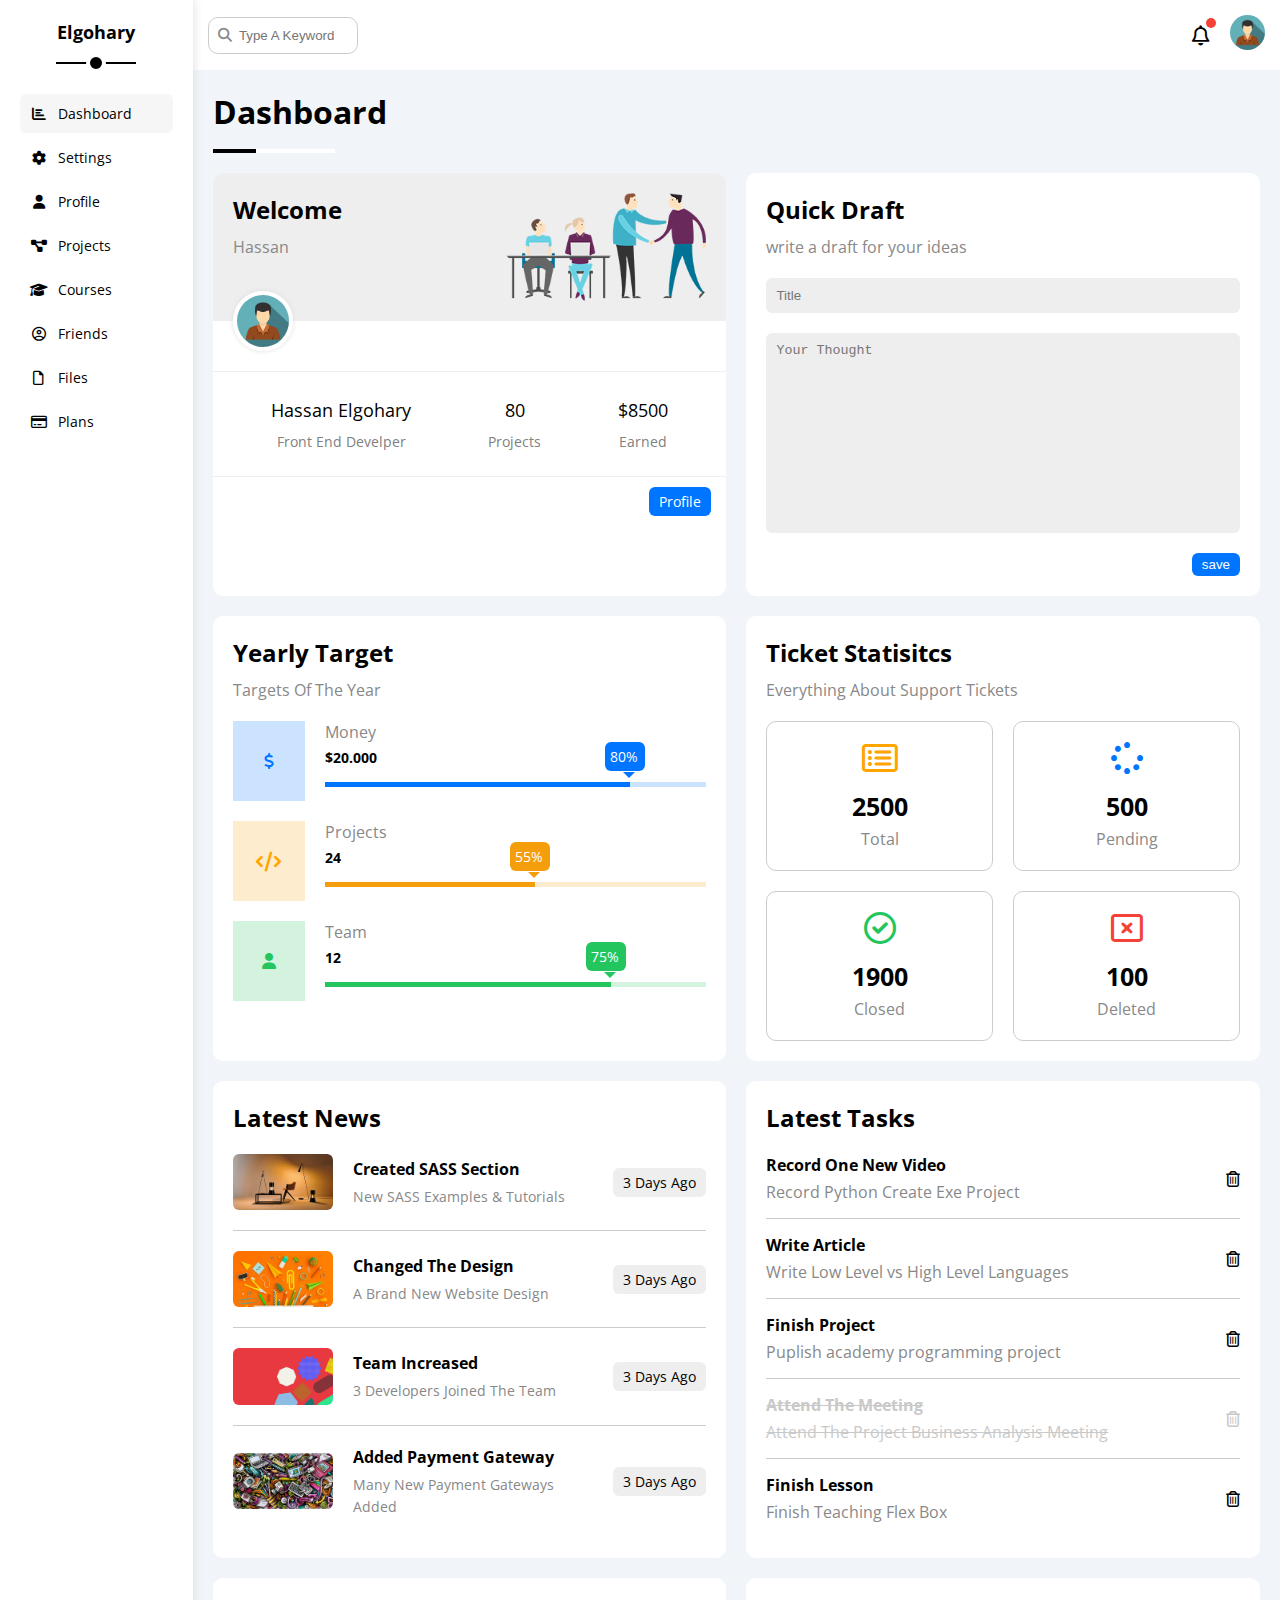
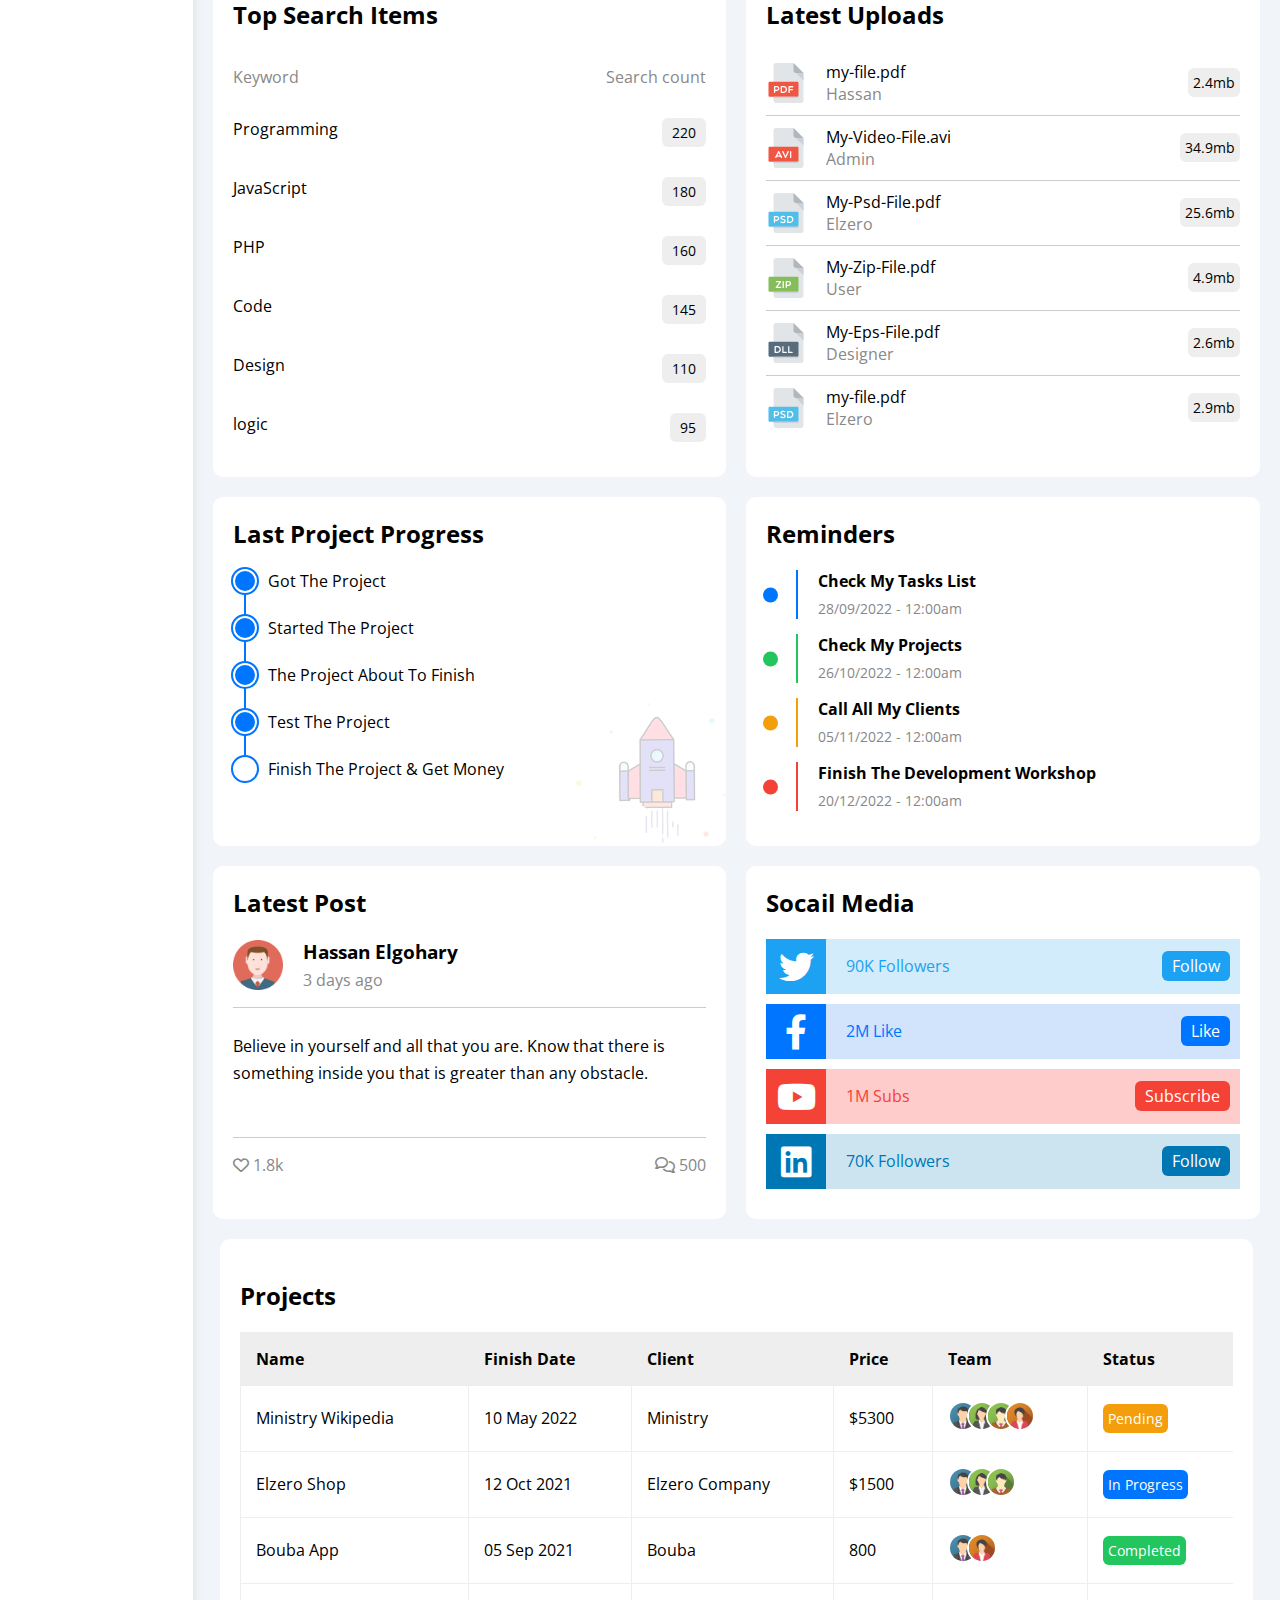
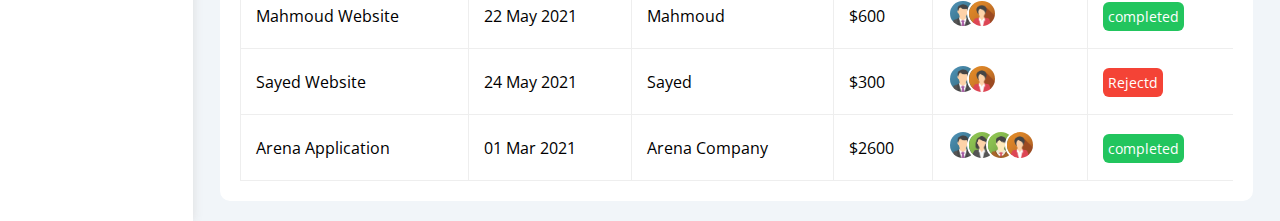
==== commit efec4f09: "the second edit" ====
--- a/index.html
+++ b/index.html
@@ -537,8 +537,9 @@
           <!-- end social media accounts  -->
         </div>
         <!-- start wrabber  -->
-        <div class="projects m-20 p-20 bg-white">
+        <div class="projects m-20 p-20 bg-white w-full">
           <h2>Projects</h2>
+
           <div class="responisve-table">
             <table class="w-full text-l">
               <thead class="fw-bold">
--- a/css/master.css
+++ b/css/master.css
@@ -677,6 +677,14 @@
 
 /* end post  */
 /* start social media  */
+.social-media {
+  position: relative;
+}
+@media (max-width: 767px) {
+  .social-media {
+    gap: 10px;
+  }
+}
 .social-media .icon {
   width: 60px;
   max-width: 60px;
@@ -697,6 +705,7 @@
   -ms-transform: rotate(5deg);
   -o-transform: rotate(5deg);
 }
+
 .social-media .twitter {
   background-color: rgb(210, 236, 252);
 }
@@ -744,11 +753,19 @@
 
 .social-media a {
   color: white;
+  position: absolute;
+  right: 30px;
 }
 /* end social media  */
 /* start projects  */
 .projects {
-  width: 100%;
+  margin: 20px auto;
+  width: 95%;
+  border-radius: 10px;
+  -webkit-border-radius: 10px;
+  -moz-border-radius: 10px;
+  -ms-border-radius: 10px;
+  -o-border-radius: 10px;
 }
 .responisve-table {
   overflow-x: auto;
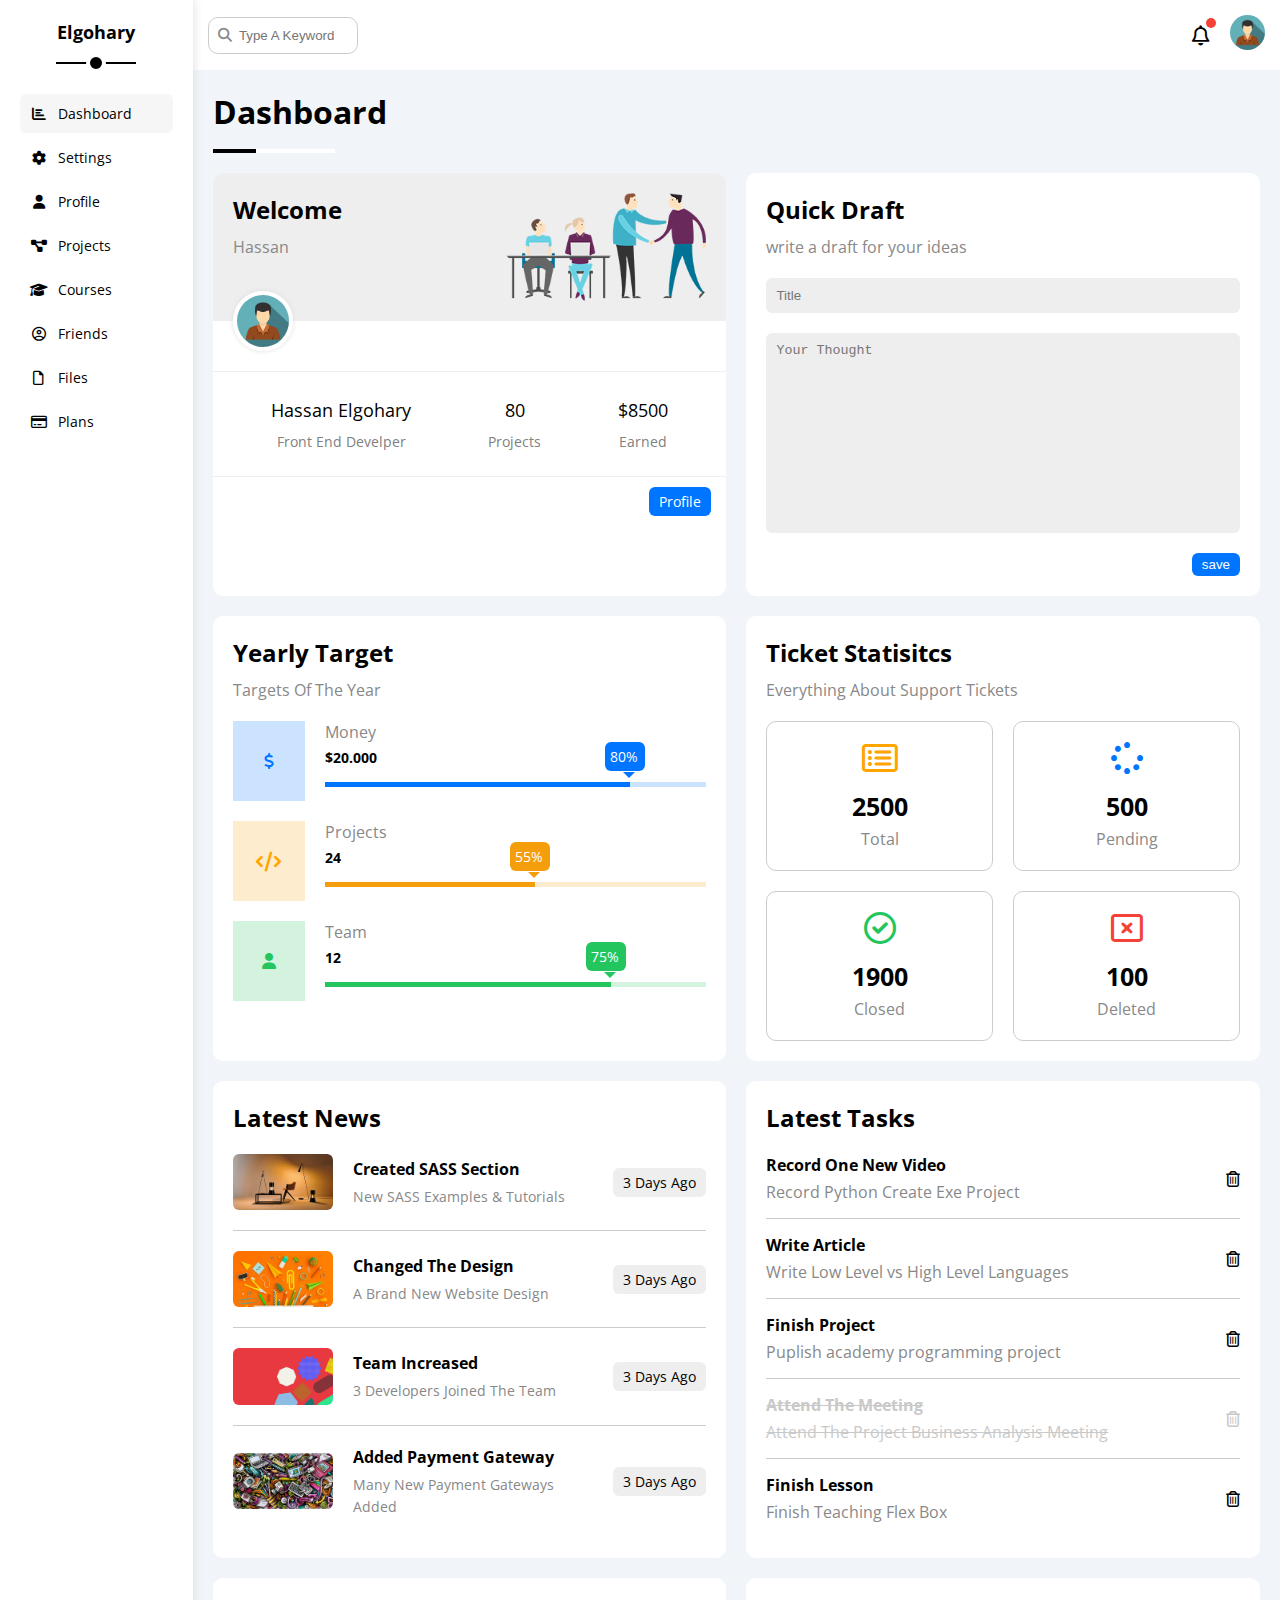
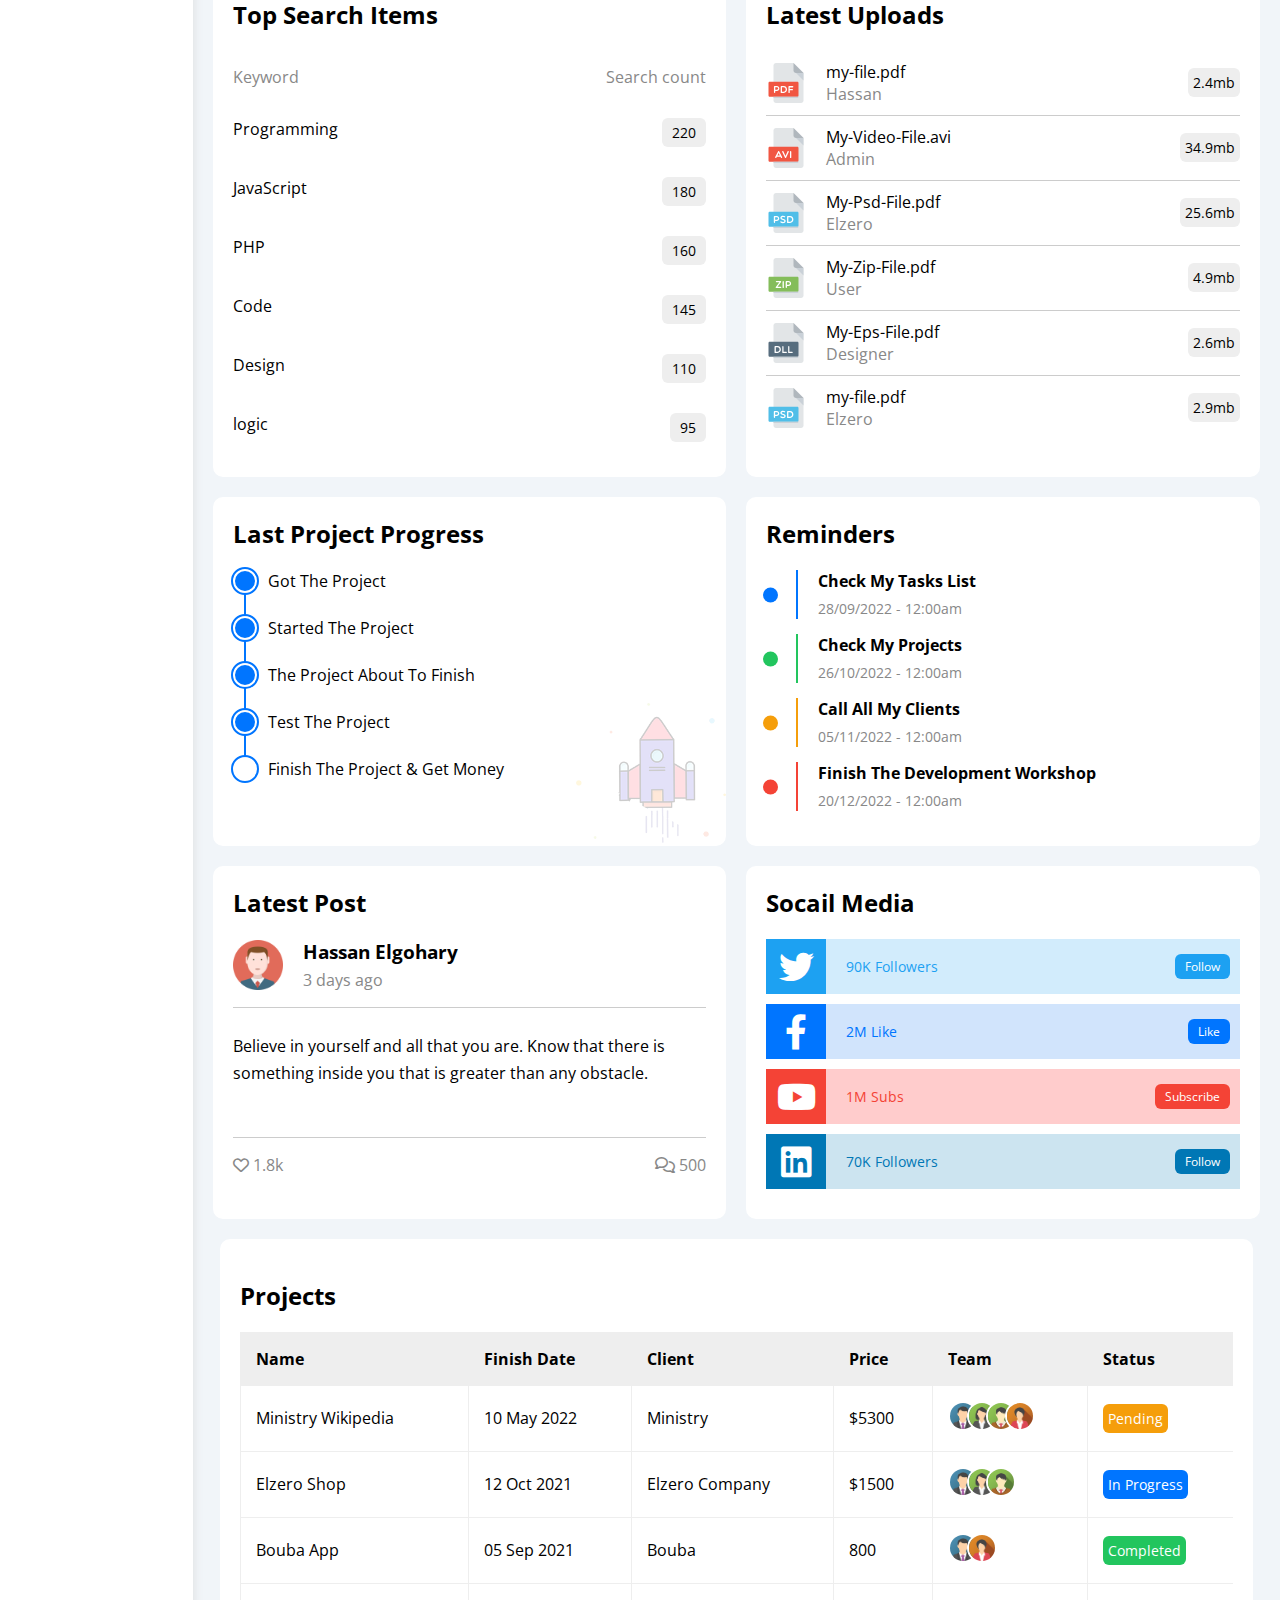
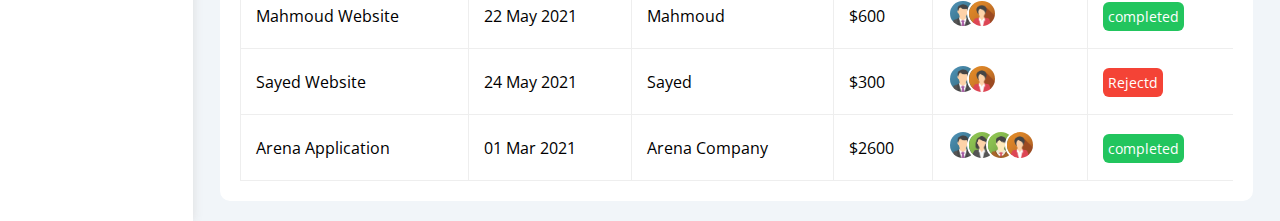
==== commit f4bf5631: "setting page" ====
--- a/index.html
+++ b/index.html
@@ -38,7 +38,7 @@
           </li>
           <li>
             <a
-              href="#settings"
+              href="settings.html"
               class="d-flex align-center fs-14 c-black rad-6 p-10 gap-10"
             >
               <i class="fa-solid fa-gear fa-fw"></i> <span>Settings</span>
--- a/css/framework.css
+++ b/css/framework.css
@@ -1,6 +1,12 @@
 /* start box  */
 .d-flex {
   display: flex;
+}
+.nowrap {
+  flex-wrap: nowrap;
+}
+.wrap {
+  flex-wrap: wrap;
 }
 .column {
   flex-direction: column;
@@ -43,6 +49,9 @@
 }
 .d-block {
   display: block;
+}
+.d-inline-block {
+  display: inline-block;
 }
 .flex-1 {
   flex: 1;
@@ -85,6 +94,21 @@
 .pl-25 {
   padding-left: 25px;
 }
+.pt-5 {
+  padding-top: 5px;
+}
+.pt-10 {
+  padding-top: 10px;
+}
+.pt-15 {
+  padding-top: 15px;
+}
+.pt-20 {
+  padding-top: 20px;
+}
+.pt-25 {
+  padding-top: 25px;
+}
 .pb-5 {
   padding-bottom: 5px;
 }
@@ -175,6 +199,21 @@
 .bg-eee {
   background-color: #eee;
 }
+.bg-gray {
+  background: #888;
+}
+.bg-orange {
+  background: orange;
+}
+.bg-blue {
+  background: rgb(0, 117, 255);
+}
+.bg-green {
+  background: rgb(34, 197, 94);
+}
+.bg-red {
+  background: rgb(244, 67, 54);
+}
 .c-black {
   color: black;
 }
@@ -228,6 +267,9 @@
 .fs-14 {
   font-size: 14px;
 }
+.fs-15 {
+  font-size: 15px;
+}
 .fs-16 {
   font-size: 16px;
 }
@@ -254,6 +296,9 @@
 }
 .fw-bold {
   font-weight: bold;
+}
+.fw-normal {
+  font-weight: normal;
 }
 /* end font  */
 /* start border  */
@@ -284,6 +329,9 @@
 .line-none {
   outline: none;
 }
+.resize-none {
+  resize: none;
+}
 .line-5 {
   line-height: 1.5;
 }
@@ -295,6 +343,68 @@
 }
 /* end border  */
 /* start widht and height   */
+.w-50 {
+  width: 50px;
+}
+.w-100 {
+  width: 100px;
+}
+.w-150 {
+  width: 150px;
+}
+.w-200 {
+  width: 200px;
+}
+.w-250 {
+  width: 250px;
+}
+.w-300 {
+  width: 300px;
+}
+.w-350 {
+  width: 350px;
+}
+.w-400 {
+  width: 400px;
+}
+.w-450 {
+  width: 450px;
+}
+.w-500 {
+  width: 500px;
+}
+
+.h-50 {
+  height: 50px;
+}
+.h-100 {
+  height: 100px;
+}
+.h-150 {
+  height: 150px;
+}
+.h-200 {
+  height: 200px;
+}
+.h-250 {
+  height: 250px;
+}
+.h-300 {
+  height: 300px;
+}
+.h-350 {
+  height: 350px;
+}
+.h-400 {
+  height: 400px;
+}
+.h-450 {
+  height: 450px;
+}
+.h-500 {
+  height: 500px;
+}
+
 .w-full {
   width: 100%;
 }
@@ -307,6 +417,11 @@
   height: 100%;
 }
 /* start widht and height   */
+/* start over flow  */
+.flow-hidden {
+  overflow: hidden;
+}
+/* end over flow  */
 /* start components  */
 .between-flex {
   display: flex;
@@ -341,5 +456,34 @@
   display: block;
   width: fit-content;
 }
-
+.border-ccc {
+  border: 1px solid #ccc;
+}
+.border-ccc-t {
+  border-top: 1px solid #ccc;
+}
+.border-ccc-b {
+  border-bottom: 1px solid #ccc;
+}
+.border-ccc-l {
+  border-left: 1px solid #ccc;
+}
+.border-ccc-r {
+  border-right: 1px solid #ccc;
+}
+.border-eee {
+  border: 1px solid #eee;
+}
+.border-eee-t {
+  border-top: 1px solid #eee;
+}
+.border-eee-b {
+  border-bottom: 1px solid #eee;
+}
+.border-eee-l {
+  border-left: 1px solid #eee;
+}
+.border-eee-r {
+  border-right: 1px solid #eee;
+}
 /* end components  */
--- a/css/master.css
+++ b/css/master.css
@@ -158,6 +158,7 @@
   -moz-transition: var(--main-transition);
   -ms-transition: var(--main-transition);
   -o-transition: var(--main-transition);
+  margin-right: 5px;
 }
 .head .search input:focus {
   width: 200px;
@@ -450,6 +451,11 @@
 .latest-news img {
   width: 100px;
 }
+@media (max-width: 767px) {
+  .latest-news img {
+    width: 100%;
+  }
+}
 .latest-news .box {
   justify-content: space-between;
   padding-bottom: 20px;
@@ -566,6 +572,7 @@
   display: block;
   margin-left: 35px;
   position: relative;
+  z-index: 1;
 }
 .project-prog li::before {
   content: "";
@@ -601,8 +608,9 @@
   left: -24px;
   bottom: -33px;
   width: 2px;
-  height: 31px;
-  background-color: var(--blue-color);
+  height: 43px;
+  background-color: var(--blue-color);
+  z-index: -1;
 }
 .project-prog img {
   position: absolute;
@@ -679,9 +687,11 @@
 /* start social media  */
 .social-media {
   position: relative;
-}
-@media (max-width: 767px) {
-  .social-media {
+  align-items: center;
+  justify-content: flex-start;
+}
+@media (max-width: 767px) {
+  .social-media .box {
     gap: 10px;
   }
 }
@@ -705,7 +715,9 @@
   -ms-transform: rotate(5deg);
   -o-transform: rotate(5deg);
 }
-
+.social-media span {
+  font-size: 14px;
+}
 .social-media .twitter {
   background-color: rgb(210, 236, 252);
 }
@@ -755,6 +767,7 @@
   color: white;
   position: absolute;
   right: 30px;
+  font-size: 12px;
 }
 /* end social media  */
 /* start projects  */
@@ -825,6 +838,245 @@
   background-color: rgb(250, 247, 247);
 }
 /* end projects  */
+/* start settings-page  */
+.settings-page {
+  grid-template-columns: repeat(auto-fill, minmax(500px, 1fr));
+}
+.settings-page :disabled {
+  cursor: no-drop;
+  background-color: #f0f4f8;
+  color: #bbb;
+}
+@media (max-width: 767px) {
+  .settings-page {
+    grid-template-columns: minmax(100px, 1fr);
+    margin-left: 10px;
+    margin-right: 10px;
+    gap: 10px;
+  }
+}
+/* start the switch  */
+.widgets-control .control input[type="checkbox"]:checked + label::after {
+  transform: scale(1);
+  -webkit-transform: scale(1);
+  -moz-transform: scale(1);
+  -ms-transform: scale(1);
+  -o-transform: scale(1);
+}
+.widgets-control .control input[type="checkbox"],
+.toggle-checkbox {
+  -webkit-appearance: none;
+  appearance: none;
+  display: none;
+}
+.toggle-switch {
+  background-color: #ccc;
+  width: 78px;
+  height: 32px;
+  border-radius: 16px;
+  position: relative;
+  transition: 0.3s;
+  cursor: pointer;
+}
+.toggle-switch::before {
+  font-family: var(--font-awesome);
+  position: absolute;
+  content: "\f00d";
+  font-weight: 900;
+  background-color: white;
+  width: 24px;
+  height: 24px;
+  border-radius: 50%;
+  -webkit-border-radius: 50%;
+  -moz-border-radius: 50%;
+  -ms-border-radius: 50%;
+  -o-border-radius: 50%;
+  top: 4px;
+  left: 4px;
+  display: flex;
+  justify-content: center;
+  align-items: center;
+  color: #aaa;
+  transition: var(--main-transition);
+  -webkit-transition: var(--main-transition);
+  -moz-transition: var(--main-transition);
+  -ms-transition: var(--main-transition);
+  -o-transition: var(--main-transition);
+}
+
+.toggle-checkbox:checked + .toggle-switch {
+  background-color: var(--blue-color);
+}
+.toggle-checkbox:checked + .toggle-switch::before {
+  content: "\f00c";
+  left: 50px;
+  background-color: white;
+  color: var(--blue-color);
+}
+/* end the switch  */
+/* start general info  */
+.general-info .email input {
+  background-color: rgb(240, 244, 248);
+}
+/* end general info  */
+/* start security info  */
+.security-info .box:not(:last-child) {
+  border-bottom: 1px solid #eee;
+}
+.security-info .blue:hover {
+  background-color: var(--blue-alt-color);
+}
+/* end security info  */
+
+/* start social info  */
+.social-info i {
+  width: 50px;
+  display: flex;
+  justify-content: center;
+  align-items: center;
+  transition: var(--main-transition);
+  -webkit-transition: var(--main-transition);
+  -moz-transition: var(--main-transition);
+  -ms-transition: var(--main-transition);
+  -o-transition: var(--main-transition);
+}
+.social-info div:focus-within i {
+  color: black;
+}
+/* end social info  */
+/* start widgets control  */
+.widgets-control .control label {
+  padding-left: 30px;
+  cursor: pointer;
+  position: relative;
+}
+.widgets-control .control label::before {
+  content: "";
+  position: absolute;
+  left: 0;
+  top: 50%;
+  width: 14px;
+  height: 14px;
+  border: 2px solid var(--grey-color);
+  margin-top: -9px;
+}
+.widgets-control .control label:hover::before {
+  border-color: var(--blue-alt-color);
+}
+.widgets-control .control label::after {
+  content: "\f00c";
+  font-family: var(--font-awesome);
+  font-weight: 900;
+  position: absolute;
+  left: 0;
+  top: 50%;
+  margin-top: -9px;
+  background-color: var(--blue-color);
+  color: white;
+  font-size: 12px;
+  width: 18px;
+  height: 18px;
+  display: flex;
+  justify-content: center;
+  align-items: center;
+  transform: scale(0) rotate(360deg);
+  -webkit-transform: scale(0) rotate(360deg);
+  -moz-transform: scale(0) rotate(360deg);
+  -ms-transform: scale(0) rotate(360deg);
+  -o-transform: scale(0) rotate(360deg);
+  transition: var(--main-transition);
+  -webkit-transition: var(--main-transition);
+  -moz-transition: var(--main-transition);
+  -ms-transition: var(--main-transition);
+  -o-transition: var(--main-transition);
+}
+/* end widgets control  */
+/* start backup manager  */
+.backup-manager input {
+  -webkit-appearance: none;
+  appearance: none;
+  display: none;
+}
+.backup-manager .control label {
+  position: relative;
+  margin-left: 10px;
+}
+.backup-manager .control label::before {
+  content: "";
+  position: absolute;
+  border: 2px solid var(--grey-color);
+  width: 18px;
+  height: 18px;
+  border-radius: 50%;
+  -webkit-border-radius: 50%;
+  -moz-border-radius: 50%;
+  -ms-border-radius: 50%;
+  -o-border-radius: 50%;
+  top: 50%;
+  left: -30px;
+  transform: translateY(-50%);
+  -webkit-transform: translateY(-50%);
+  -moz-transform: translateY(-50%);
+  -ms-transform: translateY(-50%);
+  -o-transform: translateY(-50%);
+}
+.backup-manager .control label::after {
+  content: "";
+  position: absolute;
+  left: -26.5px;
+  top: 50%;
+  width: 14px;
+  height: 14px;
+  margin-top: -6.5px;
+  border-radius: 50%;
+  -webkit-border-radius: 50%;
+  -moz-border-radius: 50%;
+  -ms-border-radius: 50%;
+  -o-border-radius: 50%;
+  background-color: var(--blue-color);
+  transition: var(--main-transition);
+  -webkit-transition: var(--main-transition);
+  -moz-transition: var(--main-transition);
+  -ms-transition: var(--main-transition);
+  -o-transition: var(--main-transition);
+  transform: scale(0);
+  -webkit-transform: scale(0);
+  -moz-transform: scale(0);
+  -ms-transform: scale(0);
+  -o-transform: scale(0);
+}
+.backup-manager .control input:checked + label::after {
+  transform: scale(1);
+  -webkit-transform: scale(1);
+  -moz-transform: scale(1);
+  -ms-transform: scale(1);
+  -o-transform: scale(1);
+}
+.backup-manager .servers {
+  display: grid;
+  grid-template-columns: 1fr 1fr 1fr;
+  gap: 20px;
+}
+.backup-manager .server {
+  padding: 0;
+}
+.backup-manager .server label {
+  width: 100%;
+  height: 100%;
+  padding: 20px;
+  text-align: center;
+}
+.backup-manager .servers input:checked + div {
+  border: 2px solid var(--blue-color);
+  color: var(--blue-color);
+}
+@media (max-width: 767px) {
+  .backup-manager .servers {
+    grid-template-columns: 1fr;
+  }
+}
+/* end backup manager  */
+/* end settings-page  */
 /* end content  */
 /* start key frames  */
 @keyframes head-move-ball {
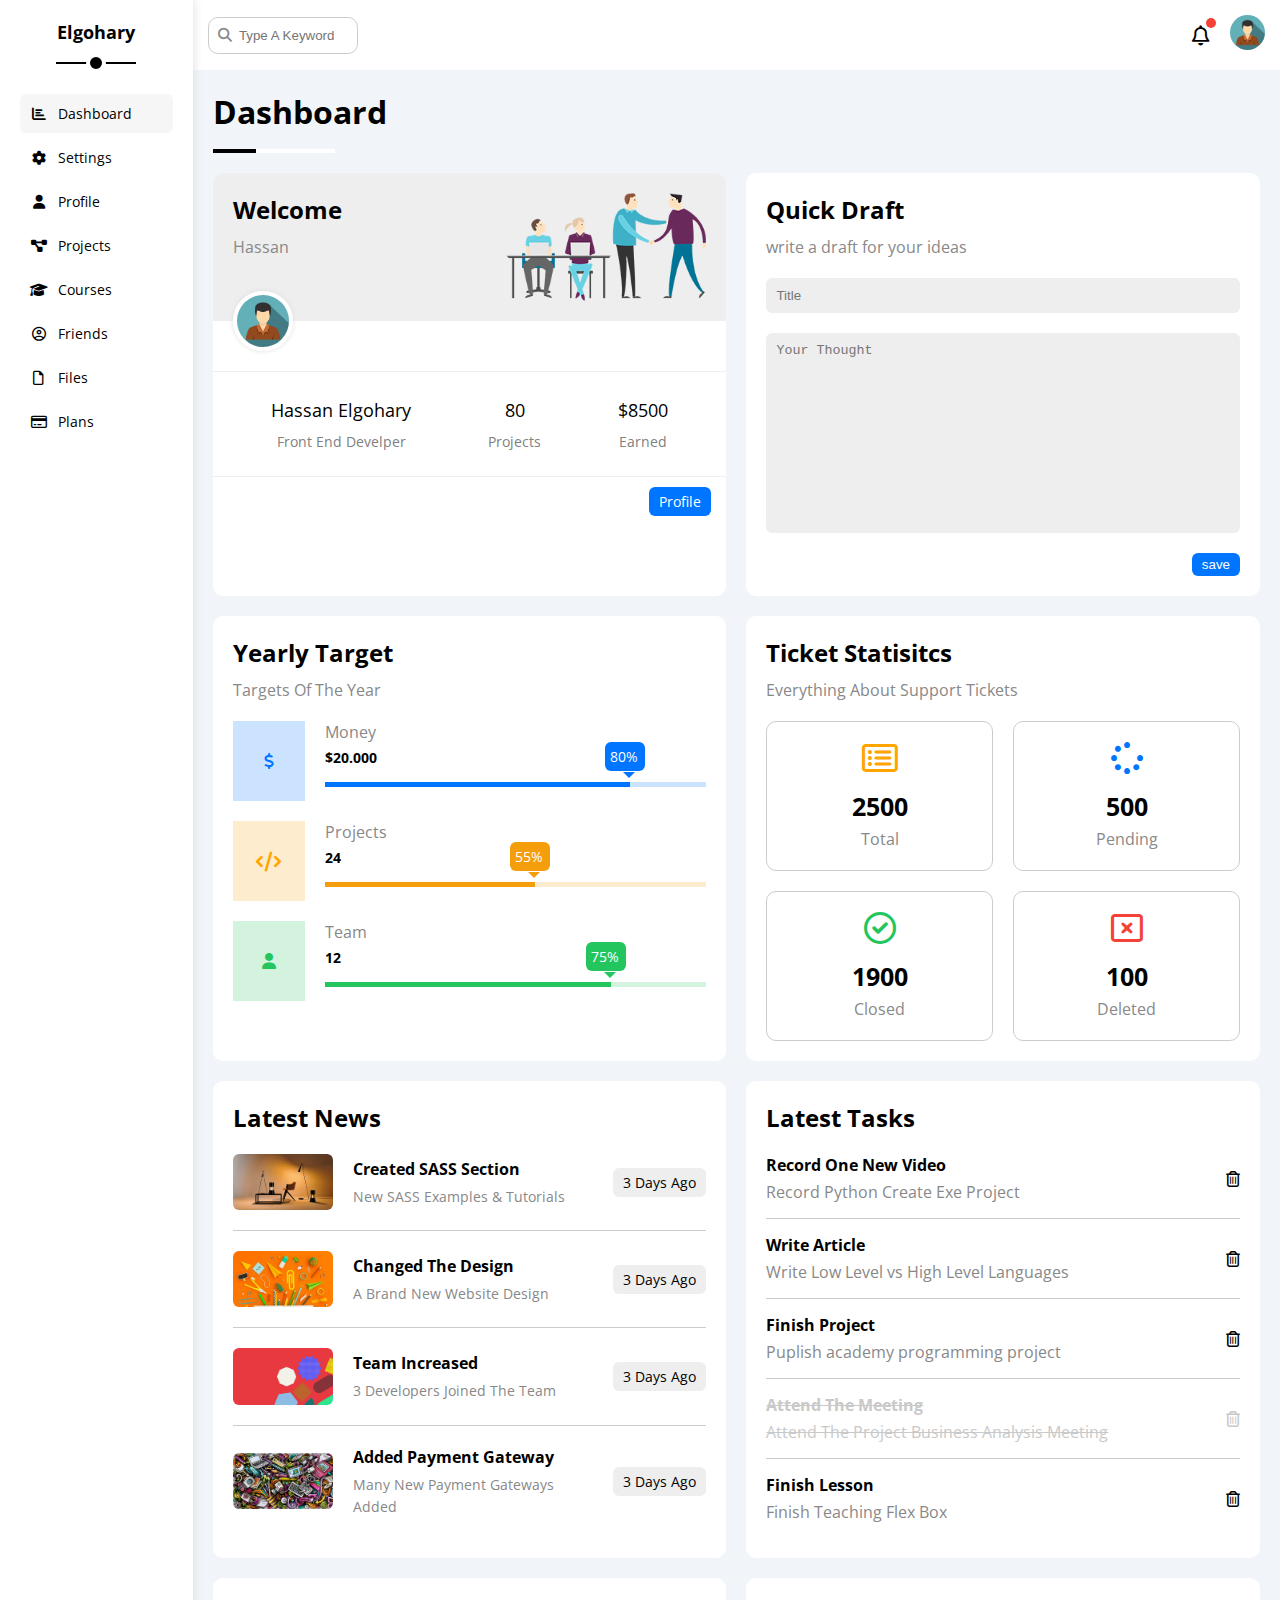
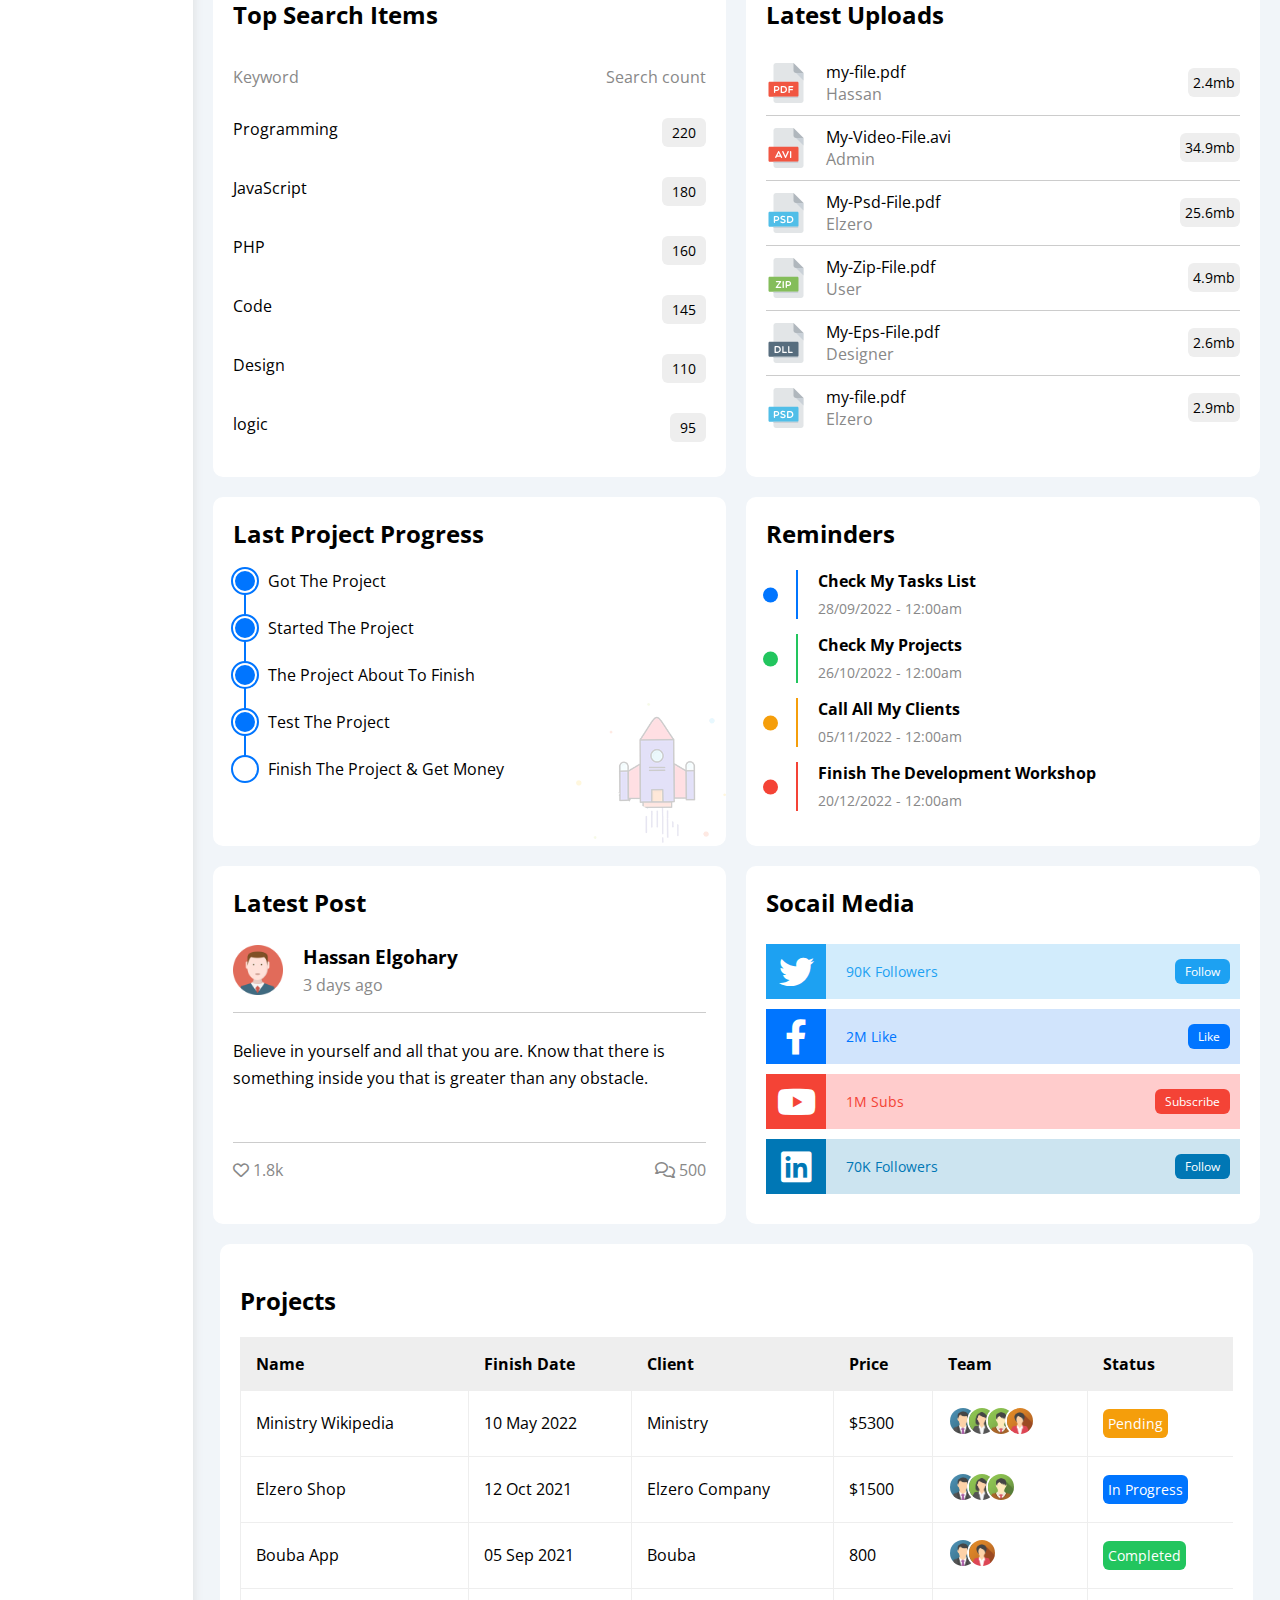
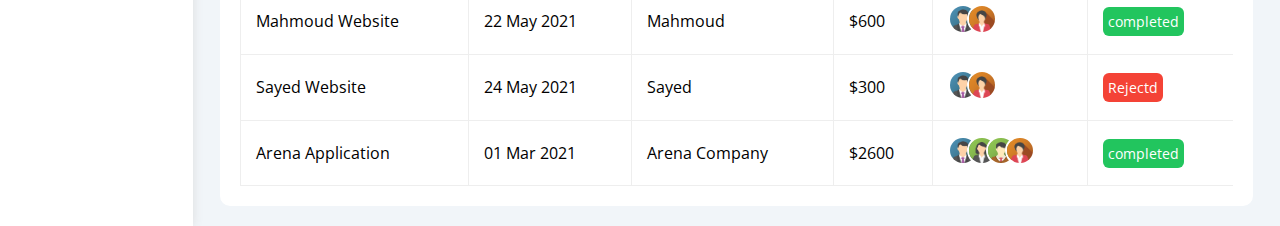
==== commit 064369f7: "adding projects file in the links in html" ====
--- a/index.html
+++ b/index.html
@@ -46,7 +46,7 @@
           </li>
           <li>
             <a
-              href="#user"
+              href="profile.html"
               class="d-flex align-center fs-14 c-black rad-6 p-10 gap-10"
             >
               <i class="fa-solid fa-user fa-fw"></i>
@@ -55,7 +55,7 @@
           </li>
           <li>
             <a
-              href="#project"
+              href="projects.html"
               class="d-flex align-center fs-14 c-black rad-6 p-10 gap-10"
             >
               <i class="fa-solid fa-diagram-project fa-fw"></i>
@@ -64,7 +64,7 @@
           </li>
           <li>
             <a
-              href="courses"
+              href="courses.html"
               class="d-flex align-center fs-14 c-black rad-6 p-10 gap-10"
             >
               <i class="fa-solid fa-graduation-cap fa-fw"></i>
@@ -73,7 +73,7 @@
           </li>
           <li>
             <a
-              href="#friends"
+              href="friends.html"
               class="d-flex align-center fs-14 c-black rad-6 p-10 gap-10"
             >
               <i class="fa-regular fa-circle-user fa-fw"></i>
@@ -82,7 +82,7 @@
           </li>
           <li>
             <a
-              href="#files"
+              href="files.html"
               class="d-flex align-center fs-14 c-black rad-6 p-10 gap-10"
             >
               <i class="fa-regular fa-file fa-fw"></i> <span>Files</span>
--- a/css/framework.css
+++ b/css/framework.css
@@ -12,11 +12,15 @@
   flex-direction: column;
 }
 @media (max-width: 767px) {
-  .column-moblie {
+  .column-mobile {
     flex-direction: column;
   }
 }
-
+@media (max-width: 767px) {
+  .align-center-mobile {
+    align-items: center;
+  }
+}
 .align-center {
   align-items: center;
 }
@@ -31,6 +35,9 @@
 }
 .space-around {
   justify-content: space-around;
+}
+.justify-end {
+  justify-content: flex-end;
 }
 .gap-5 {
   gap: 5px;
@@ -109,6 +116,21 @@
 .pt-25 {
   padding-top: 25px;
 }
+.pt-30 {
+  padding-top: 30px;
+}
+.pt-35 {
+  padding-top: 35px;
+}
+.pt-40 {
+  padding-top: 40px;
+}
+.pt-45 {
+  padding-top: 45px;
+}
+.pt-50 {
+  padding-top: 50px;
+}
 .pb-5 {
   padding-bottom: 5px;
 }
@@ -124,6 +146,24 @@
 .pb-25 {
   padding-bottom: 25px;
 }
+.pb-30 {
+  padding-bottom: 30px;
+}
+.pb-35 {
+  padding-bottom: 35px;
+}
+.pb-40 {
+  padding-bottom: 40px;
+}
+.pb-45 {
+  padding-bottom: 45px;
+}
+.pb-50 {
+  padding-bottom: 50px;
+}
+.pr-0 {
+  padding-right: 0;
+}
 .pr-5 {
   padding-right: 5px;
 }
@@ -157,6 +197,24 @@
 .mt-20 {
   margin-top: 20px;
 }
+.mt-25 {
+  margin-top: 25px;
+}
+.mt-30 {
+  margin-top: 30px;
+}
+.mt-35 {
+  margin-top: 35px;
+}
+.mt-40 {
+  margin-top: 40px;
+}
+.mt-45 {
+  margin-top: 45px;
+}
+.mt-50 {
+  margin-top: 50px;
+}
 .ml-10 {
   margin-left: 10px;
 }
@@ -171,25 +229,88 @@
 }
 .ml-30 {
   margin-left: 30px;
+}
+.ml-35 {
+  margin-left: 35px;
+}
+.ml-40 {
+  margin-left: 40px;
+}
+.ml-45 {
+  margin-left: 45px;
+}
+.ml-50 {
+  margin-left: 50px;
 }
 .m-auto {
   margin-left: auto;
   margin-right: auto;
 }
+@media (max-width: 767px) {
+  .m-auto-mobile {
+    margin-left: auto;
+    margin-right: auto;
+  }
+}
+.mr-10 {
+  margin-right: 10px;
+}
+.mr-15 {
+  margin-right: 15px;
+}
+.mr-20 {
+  margin-right: 20px;
+}
+.mr-25 {
+  margin-right: 25px;
+}
+.mr-30 {
+  margin-right: 30px;
+}
+.mr-35 {
+  margin-right: 35px;
+}
+.mr-40 {
+  margin-right: 40px;
+}
+.mr-45 {
+  margin-right: 45px;
+}
+.mr-50 {
+  margin-right: 50px;
+}
+.mb-0 {
+  margin-bottom: 0;
+}
+.mb-5 {
+  margin-bottom: 5px;
+}
 .mb-10 {
   margin-bottom: 10px;
 }
+.mb-15 {
+  margin-bottom: 15px;
+}
 .mb-20 {
   margin-bottom: 20px;
 }
-.mb-15 {
-  margin-bottom: 15px;
-}
-.mb-0 {
-  margin-bottom: 0;
-}
-.mb-5 {
-  margin-bottom: 5px;
+.mb-25 {
+  margin-bottom: 25px;
+}
+.mb-30 {
+  margin-bottom: 30px;
+}
+.mb-35 {
+  margin-bottom: 35px;
+}
+.mb-40 {
+  margin-bottom: 40px;
+}
+.mb-45 {
+  margin-bottom: 45px;
+}
+.mb-50 {
+  margin-bottom: 50px;
 }
 /* end padding + margin  */
 /* start color  */
@@ -234,6 +355,9 @@
 }
 .c-red {
   color: rgb(244, 67, 54);
+}
+.c-gold {
+  color: rgb(245, 158, 11);
 }
 /* end color  */
 /* start position  */
@@ -373,7 +497,21 @@
 .w-500 {
   width: 500px;
 }
-
+.h-1 {
+  height: 1px;
+}
+.h-2 {
+  height: 2px;
+}
+.h-3 {
+  height: 3px;
+}
+.h-4 {
+  height: 4px;
+}
+.h-5 {
+  height: 5px;
+}
 .h-50 {
   height: 50px;
 }
@@ -456,6 +594,12 @@
   display: block;
   width: fit-content;
 }
+.pointer-on {
+  cursor: pointer;
+}
+.pointer-off {
+  cursor: initial;
+}
 .border-ccc {
   border: 1px solid #ccc;
 }
--- a/css/master.css
+++ b/css/master.css
@@ -371,14 +371,14 @@
   height: 80px;
   color: var(--blue-color);
 }
-.range {
+.yearly-target .range {
   height: 5px;
   background-color: rgb(204, 227, 255);
 }
-.range span {
-  background-color: var(--blue-color);
-}
-.range span::before {
+.yearly-target .range span {
+  background-color: var(--blue-color);
+}
+.yearly-target .range span::before {
   content: attr(data-progress);
   position: absolute;
   background-color: var(--blue-color);
@@ -394,7 +394,7 @@
   right: -15px;
   width: 30px;
 }
-.range span::after {
+.yearly-target .range span::after {
   content: "";
   position: absolute;
   border: 6px solid var(--blue-color);
@@ -913,6 +913,63 @@
   background-color: white;
   color: var(--blue-color);
 }
+
+.switch-2 input {
+  -webkit-appearance: none;
+  appearance: none;
+  display: none;
+}
+.small-switch {
+  position: relative;
+  display: block;
+  width: 80px;
+  height: 20px;
+  border-radius: 20px;
+  background-color: #ccc;
+  -webkit-border-radius: 20px;
+  -moz-border-radius: 20px;
+  -ms-border-radius: 20px;
+  -o-border-radius: 20px;
+}
+.small-switch::before {
+  content: "\f00d";
+  font-family: var(--font-awesome);
+  position: absolute;
+  font-size: 12px;
+  font-weight: 900;
+  width: 14px;
+  height: 14px;
+  background-color: white;
+  border-radius: 50%;
+  -webkit-border-radius: 50%;
+  -moz-border-radius: 50%;
+  -ms-border-radius: 50%;
+  -o-border-radius: 50%;
+  left: 4px;
+  color: #ccc;
+  display: flex;
+  justify-content: center;
+  align-items: center;
+  top: 50%;
+  transform: translateY(-50%);
+  -webkit-transform: translateY(-50%);
+  -moz-transform: translateY(-50%);
+  -ms-transform: translateY(-50%);
+  -o-transform: translateY(-50%);
+  transition: var(--main-transition);
+  -webkit-transition: var(--main-transition);
+  -moz-transition: var(--main-transition);
+  -ms-transition: var(--main-transition);
+  -o-transition: var(--main-transition);
+}
+.switch-2 input:checked + div::before {
+  left: 62px;
+  content: "\f00c";
+  color: var(--blue-color);
+}
+.switch-2 input:checked + div {
+  background-color: var(--blue-color);
+}
 /* end the switch  */
 /* start general info  */
 .general-info .email input {
@@ -999,7 +1056,7 @@
 }
 .backup-manager .control label {
   position: relative;
-  margin-left: 10px;
+  padding-left: 30px;
 }
 .backup-manager .control label::before {
   content: "";
@@ -1013,7 +1070,7 @@
   -ms-border-radius: 50%;
   -o-border-radius: 50%;
   top: 50%;
-  left: -30px;
+  left: 0;
   transform: translateY(-50%);
   -webkit-transform: translateY(-50%);
   -moz-transform: translateY(-50%);
@@ -1023,11 +1080,10 @@
 .backup-manager .control label::after {
   content: "";
   position: absolute;
-  left: -26.5px;
-  top: 50%;
+  left: 3.6px;
+  top: 3.6px;
   width: 14px;
   height: 14px;
-  margin-top: -6.5px;
   border-radius: 50%;
   -webkit-border-radius: 50%;
   -moz-border-radius: 50%;
@@ -1052,10 +1108,18 @@
   -ms-transform: scale(1);
   -o-transform: scale(1);
 }
+.backup-manager .control input:checked + label::before {
+  border-color: var(--blue-color);
+}
 .backup-manager .servers {
   display: grid;
   grid-template-columns: 1fr 1fr 1fr;
-  gap: 20px;
+  gap: 10px;
+}
+@media (max-width: 767px) {
+  .backup-manager .servers {
+    grid-template-columns: 1fr;
+  }
 }
 .backup-manager .server {
   padding: 0;
@@ -1065,18 +1129,97 @@
   height: 100%;
   padding: 20px;
   text-align: center;
+  cursor: pointer;
 }
 .backup-manager .servers input:checked + div {
   border: 2px solid var(--blue-color);
   color: var(--blue-color);
 }
-@media (max-width: 767px) {
-  .backup-manager .servers {
-    grid-template-columns: 1fr;
-  }
-}
+
 /* end backup manager  */
 /* end settings-page  */
+
+/* start profilo page  */
+@media (max-width: 767px) {
+  .profile-page {
+    margin-right: 10px;
+    margin-left: 10px;
+  }
+}
+/* start profile overview  */
+.overview .profile-overview {
+  margin: 50px 0;
+  padding: 0 50px;
+}
+.overview .profile-overview img {
+  width: 120px;
+}
+
+@media (max-width: 767px) {
+  .overview .prfoile-details .box {
+    flex-direction: column;
+    align-items: center;
+    padding-left: 0;
+  }
+}
+
+/* end profile overview  */
+/* start the secod container  */
+@media (max-width: 767px) {
+  .profile-info {
+    gap: 10px;
+  }
+}
+/* start skills container  */
+
+.profile-info .my-skills {
+  flex-basis: 400px;
+}
+.profile-info .my-skills span {
+  cursor: initial;
+}
+.profile-info .my-skills .box {
+  padding-bottom: 15px;
+}
+
+/* end skills container  */
+/* start lateset activites  */
+.latest-acitivtes .box img {
+  width: 64px;
+  height: 64px;
+}
+/* end lateset activites  */
+/* end the secod container  */
+/* end profilo page  */
+
+/* start projects page  */
+.projects-page {
+  grid-template-columns: repeat(auto-fill, minmax(500px, 1fr));
+}
+@media (max-width: 767px) {
+  .projects-page {
+    grid-template-columns: minmax(100px, 1fr);
+    margin: 10px;
+    gap: 10px;
+  }
+}
+.projects-page .box img {
+  width: 45px;
+  border-radius: 50%;
+  -webkit-border-radius: 50%;
+  -moz-border-radius: 50%;
+  -ms-border-radius: 50%;
+  -o-border-radius: 50%;
+  border: 4px solid white;
+}
+.projects-page .box img:not(:first-child) {
+  margin-left: -20px;
+}
+.projects-page .date {
+  top: 10px;
+  right: 10px;
+}
+/* end projects page  */
 /* end content  */
 /* start key frames  */
 @keyframes head-move-ball {
